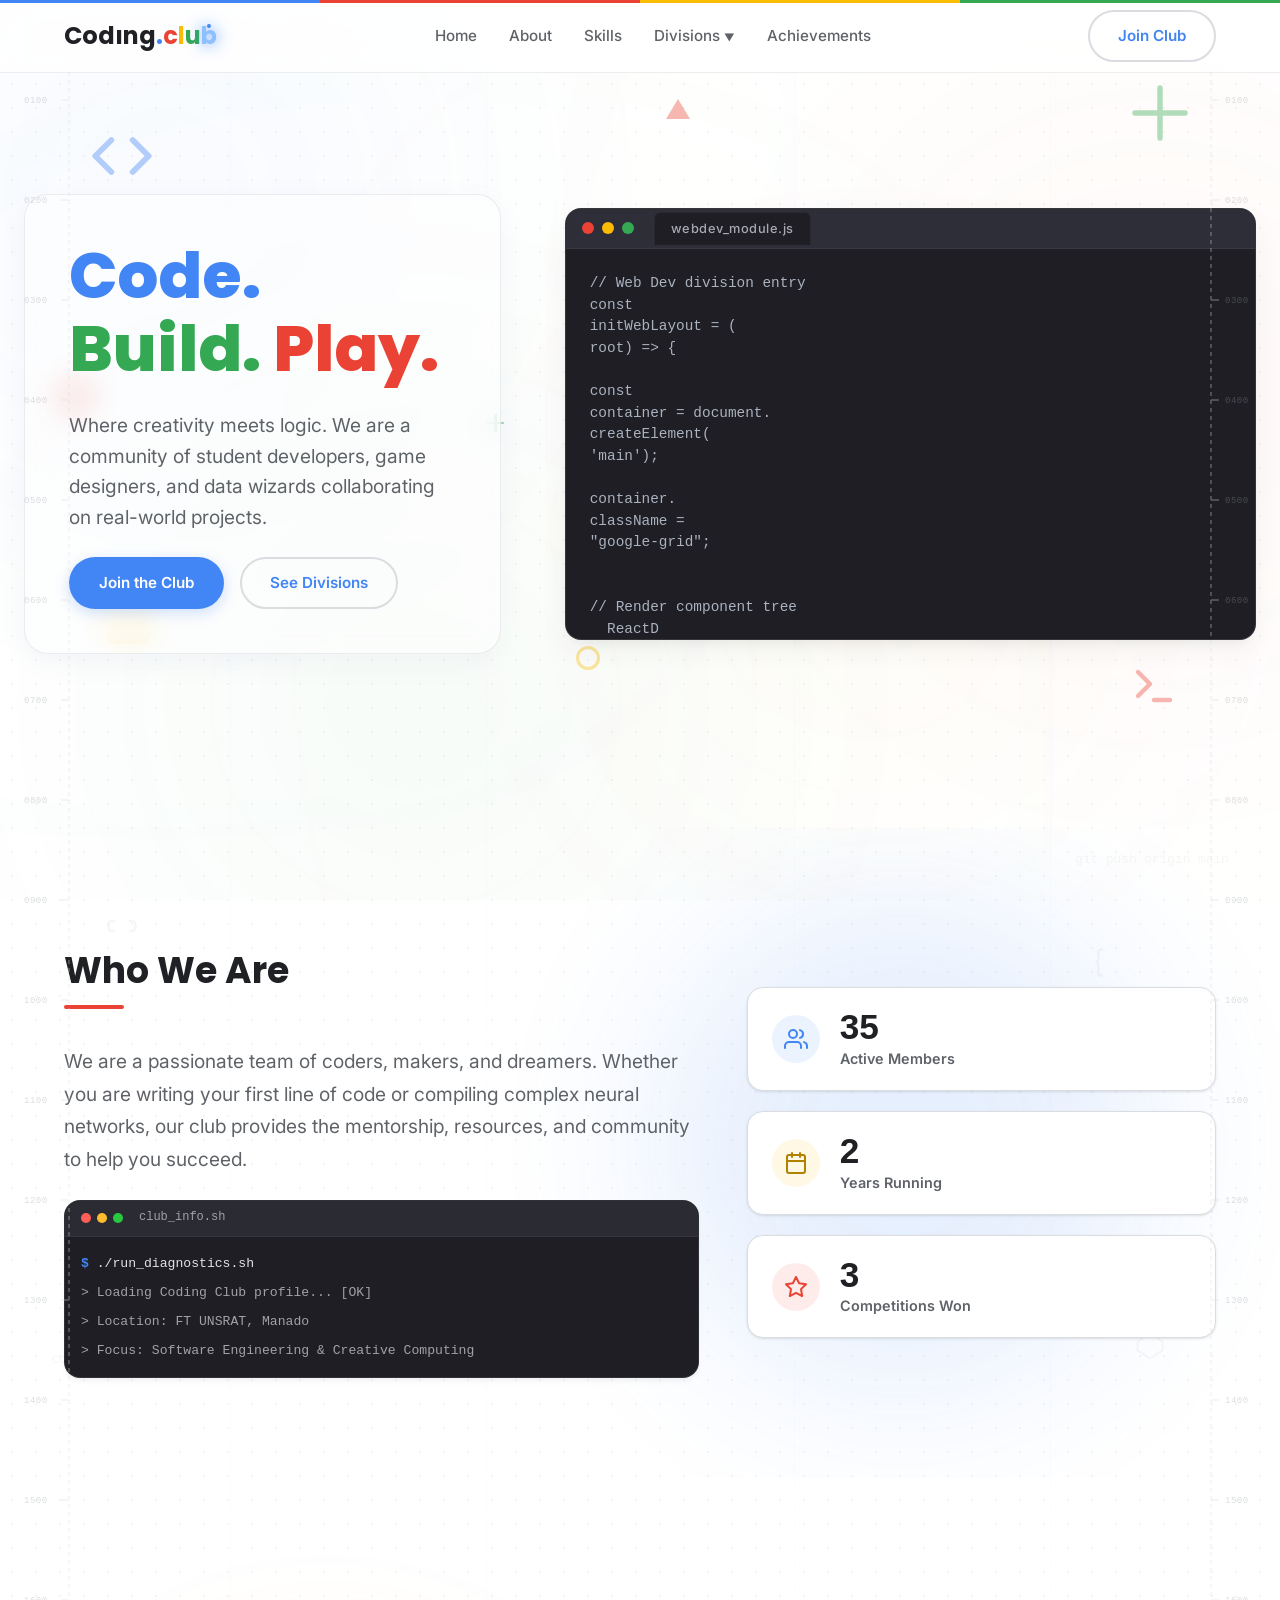
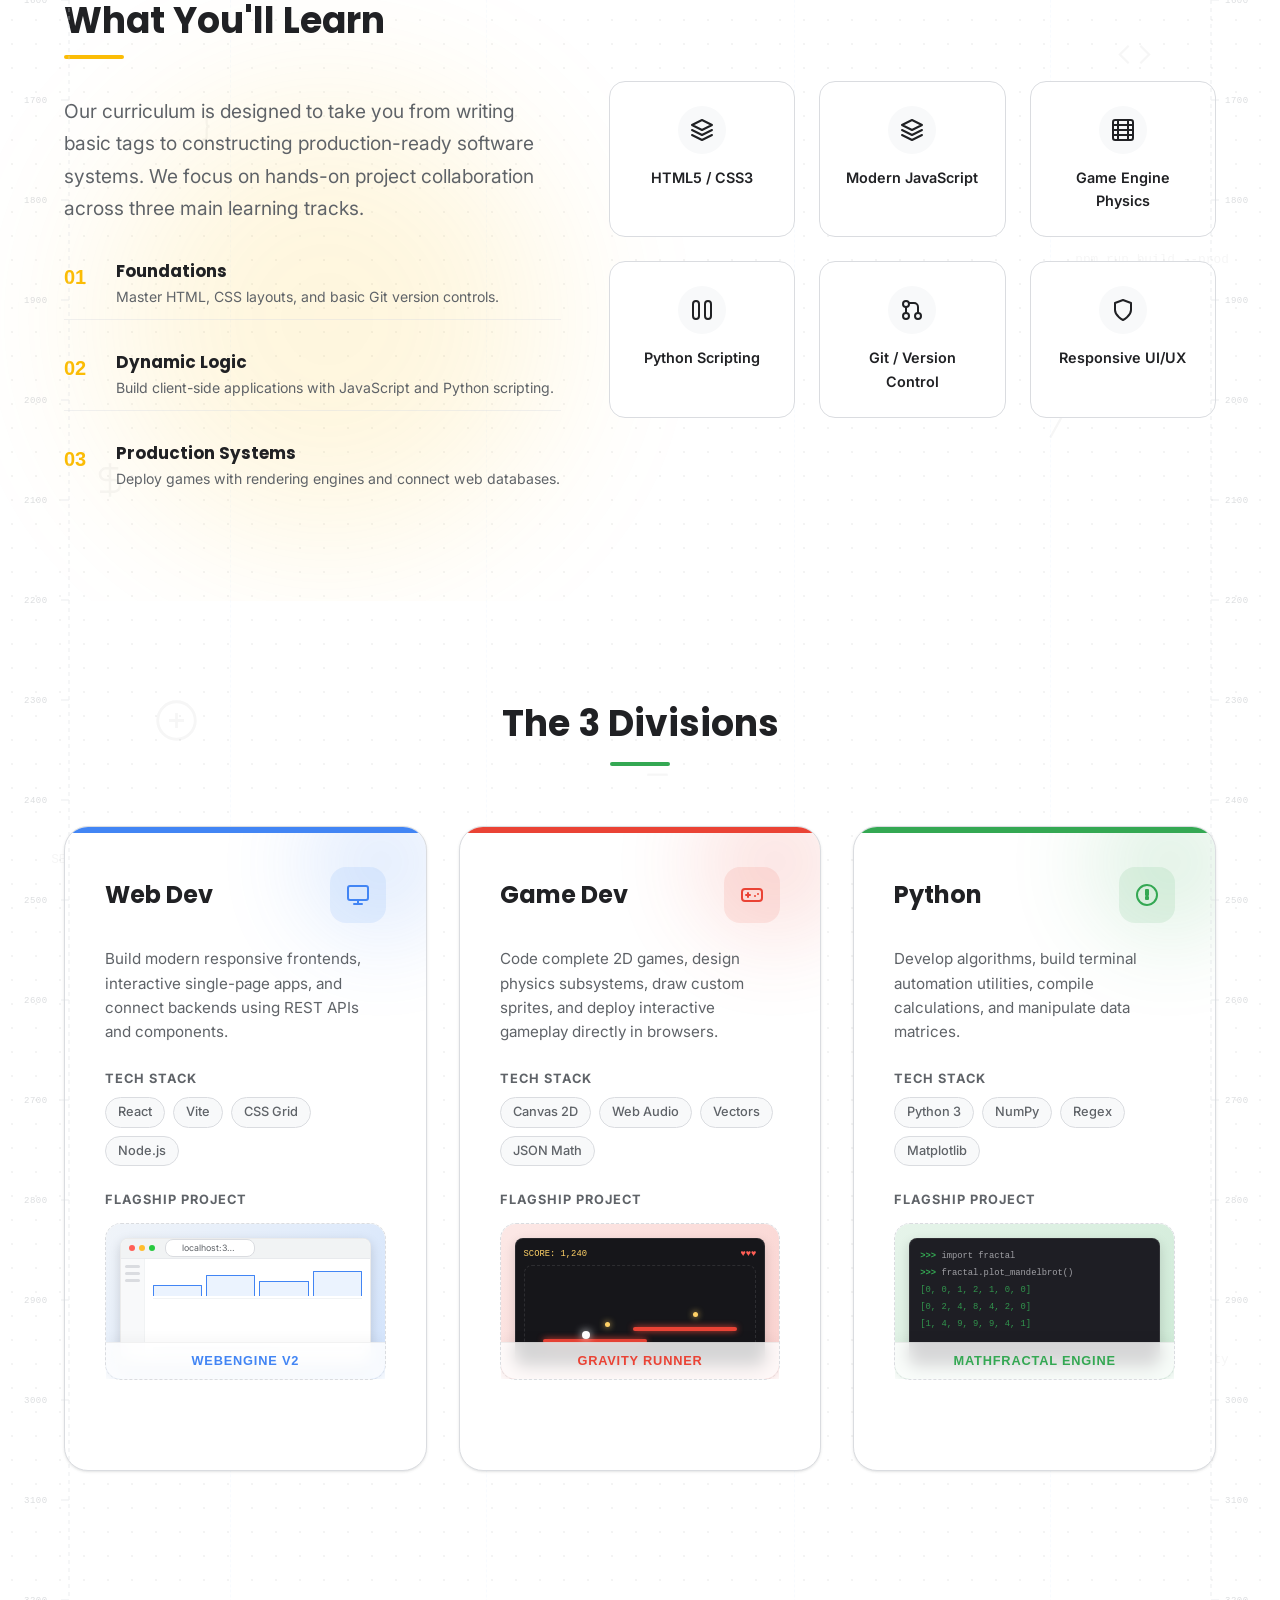
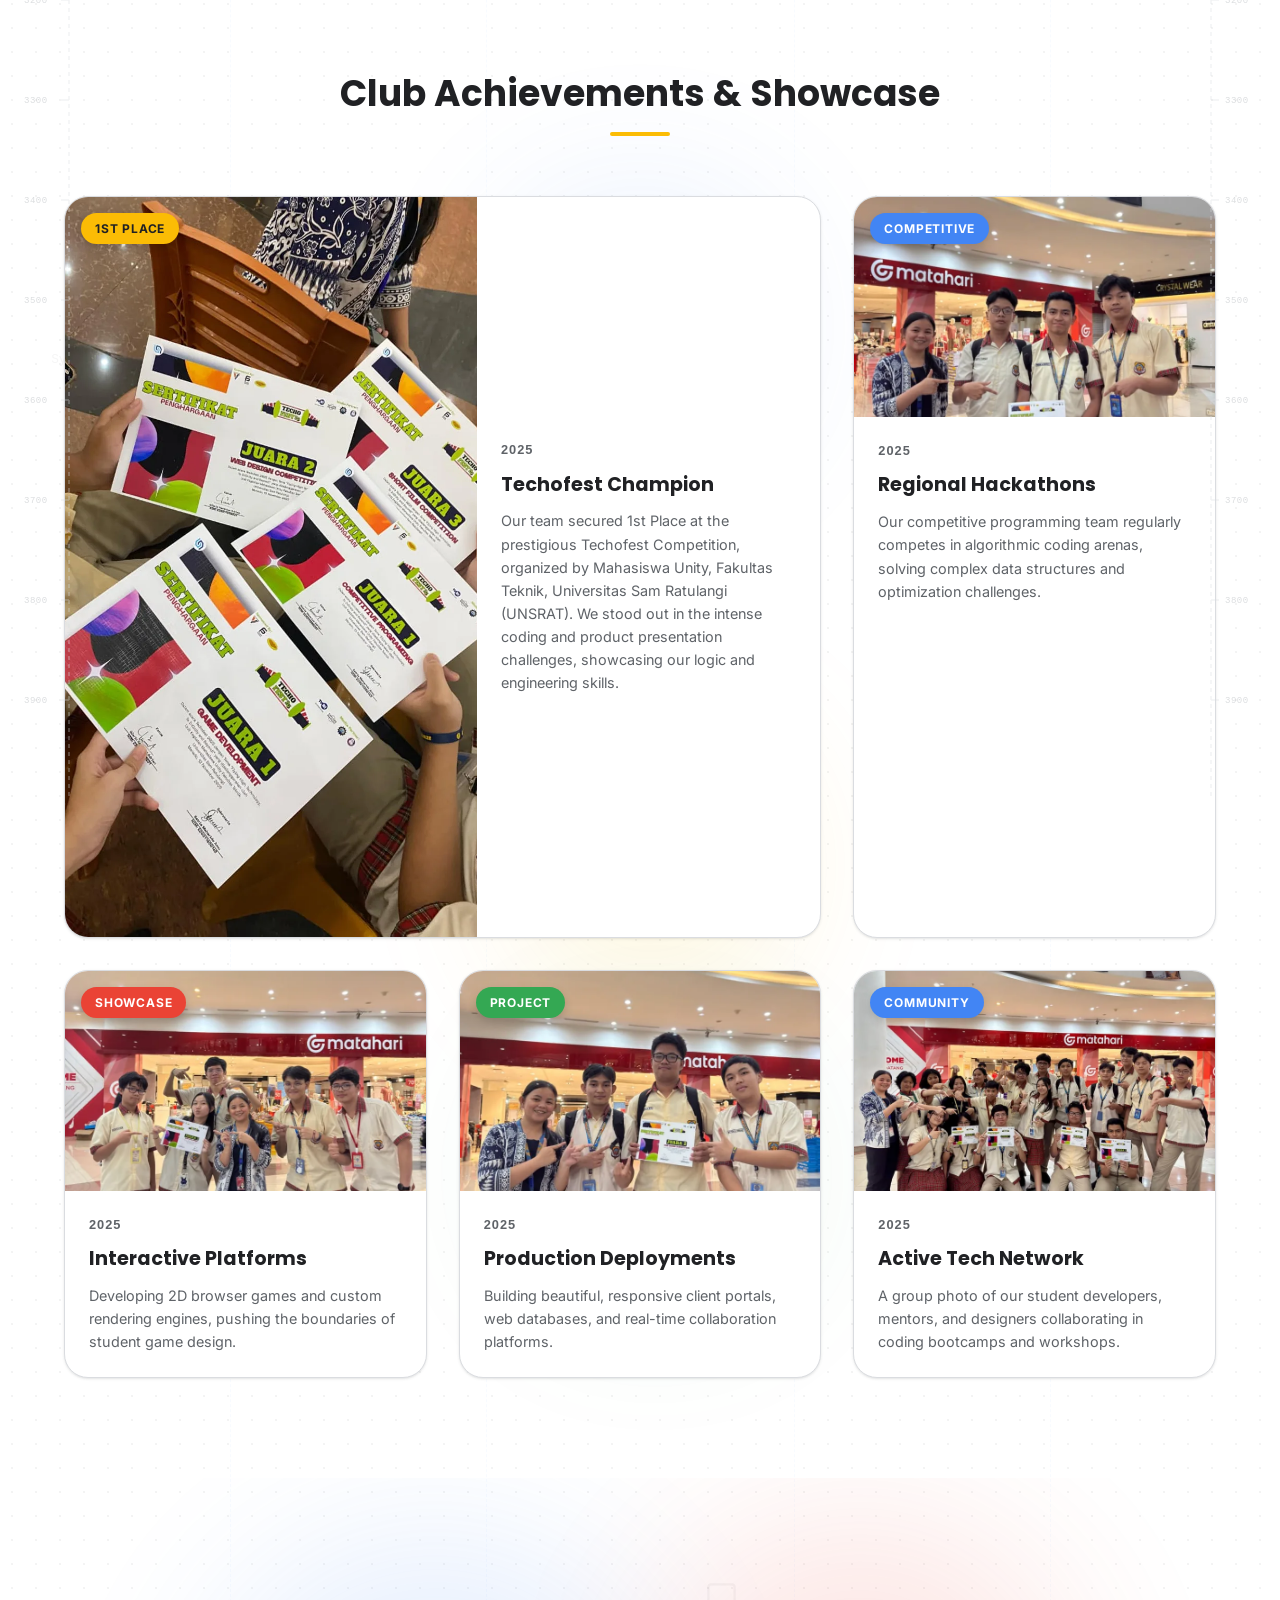
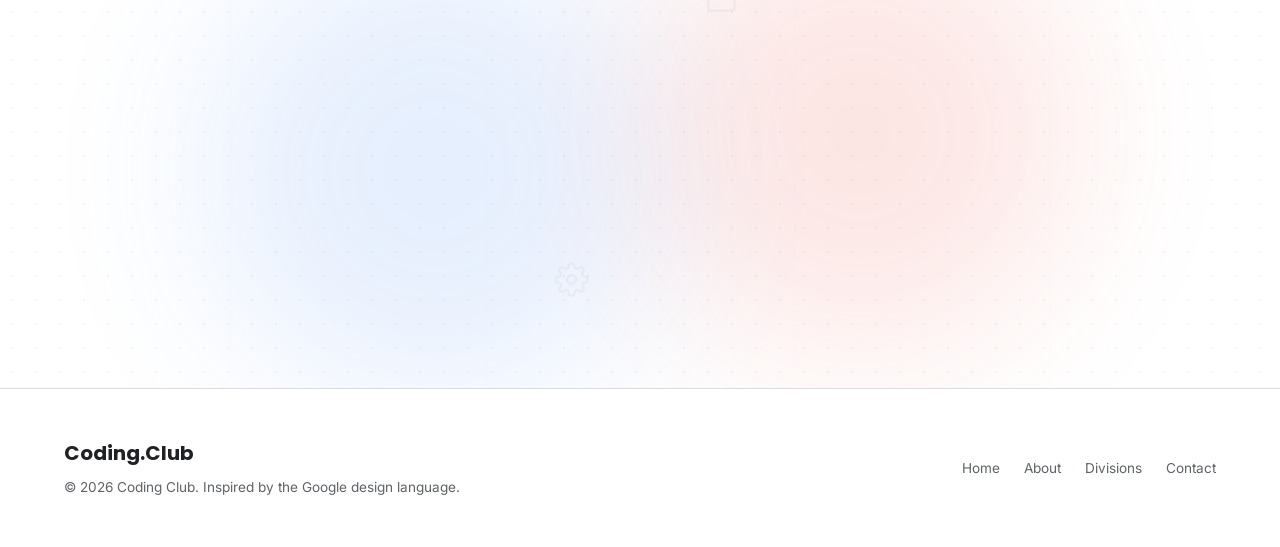
==== index.html @ 47f0b037 "Add files via upload" ====
<!DOCTYPE html>
<html lang="en">
<head>
  <meta charset="UTF-8">
  <meta name="viewport" content="width=device-width, initial-scale=1.0">
  <title>Coding Club - Code. Build. Play.</title>
  <meta name="description" content="Welcome to the Coding Club. We learn, build projects, design games, and solve python algorithms together. Join our community today!">
  
  <!-- Favicon -->
  <link rel="icon" type="image/webp" href="images/logo.webp">
  
  <!-- Preconnect and Async Font Loading to prevent render-blocking -->
  <link rel="preconnect" href="https://fonts.googleapis.com">
  <link rel="preconnect" href="https://fonts.gstatic.com" crossorigin>
  <link rel="stylesheet" href="https://fonts.googleapis.com/css2?family=Inter:wght@400;500;600;700&family=Poppins:wght@600;700;800&display=swap" media="print" onload="this.media='all'">
  
  <link rel="stylesheet" href="style.css">
</head>
<body>

  <!-- Premium Background Elements -->
  <div class="bg-grid-overlay"></div>
  <div class="ambient-glows">
    <div class="glow-blob blob-blue"></div>
    <div class="glow-blob blob-red"></div>
    <div class="glow-blob blob-green"></div>
    <div class="glow-blob blob-yellow"></div>
  </div>

  <!-- Interactive Cursor Glow Spotlight -->
  <div class="cursor-glow" id="cursor-glow"></div>

  <!-- Blueprint Vertical Grid Lines -->
  <div class="blueprint-grid-lines">
    <div class="grid-line line-1"></div>
    <div class="grid-line line-2"></div>
    <div class="grid-line line-3"></div>
    <div class="grid-line line-4"></div>
  </div>

  <!-- Scattered Monospace Code Snippet Watermarks -->
  <div class="bg-code-watermarks">
    <div class="watermark wt-left wt-1">import { unsrat } from 'techofest';</div>
    <div class="watermark wt-right wt-2">git push origin main</div>
    <div class="watermark wt-left wt-3">const club = new CodingClub();</div>
    <div class="watermark wt-right wt-4">npm run build --prod</div>
    <div class="watermark wt-left wt-5">SELECT * FROM divisions;</div>
    <div class="watermark wt-right wt-6">cd ft-unsrat/mahasiswa-unity</div>
    <div class="watermark wt-left wt-7">System.out.println("Techofest Champion!");</div>
  </div>

  <!-- Vertical Side Blueprint Rulers -->
  <div class="bg-ruler bg-ruler-left"></div>
  <div class="bg-ruler bg-ruler-right"></div>

  <!-- Navigation Bar -->
  <header id="main-header">
    <div class="container nav-container">
      <a href="#" class="logo" aria-label="Coding Club Logo">
        <span class="logo-coding">Cod<span class="logo-i">ı<span class="i-dot"></span></span>ng</span><span class="logo-divider">.</span><span class="logo-club"><span class="logo-letter club-c red">c</span><span class="logo-letter club-l yellow">l</span><span class="logo-letter club-u green">u</span><span class="logo-letter club-b blue">b</span></span>
      </a>
      
      <button class="menu-toggle" id="mobile-menu" aria-label="Toggle navigation menu">
        <span></span>
        <span></span>
        <span></span>
      </button>

      <nav>
        <ul class="nav-links" id="nav-links-list">
          <li><a href="#hero">Home</a></li>
          <li><a href="#intro">About</a></li>
          <li><a href="#learn">Skills</a></li>
          <li class="dropdown">
            <a href="#divisions" class="dropdown-toggle">Divisions <span class="dropdown-caret">▼</span></a>
            <ul class="dropdown-menu">
              <li><a href="webdev.html">Web Dev</a></li>
              <li><a href="gamedev.html">Game Dev</a></li>
              <li><a href="python.html">Python</a></li>
            </ul>
          </li>
          <li><a href="#timeline">Achievements</a></li>
        </ul>
      </nav>

      <div class="nav-cta">
        <a href="#join" class="btn btn-secondary">Join Club</a>
      </div>
    </div>
  </header>

  <!-- Hero Section -->
  <section id="hero">
    <!-- Hero Background Live Shapes -->
    <div class="hero-bg-shape shape-code">
      <svg viewBox="0 0 24 24" width="64" height="64" fill="none" stroke="currentColor" stroke-width="2.2" stroke-linecap="round" stroke-linejoin="round"><polyline points="16 18 22 12 16 6"/><polyline points="8 6 2 12 8 18"/></svg>
    </div>
    <div class="hero-bg-shape shape-js">
      <svg viewBox="0 0 24 24" width="52" height="52" fill="none" stroke="currentColor" stroke-width="2.2" stroke-linecap="round" stroke-linejoin="round"><rect x="3" y="3" width="18" height="18" rx="2" ry="2"/><path d="M9 16V13a2 2 0 0 1 2-2h1m3-2v5a2 2 0 0 1-2 2h-1"/></svg>
    </div>
    <div class="hero-bg-shape shape-py">
      <svg viewBox="0 0 24 24" width="60" height="60" fill="none" stroke="currentColor" stroke-width="2.2" stroke-linecap="round" stroke-linejoin="round"><path d="M12 2v10M12 12v10M12 12H2M12 12h10"/></svg>
    </div>
    <div class="hero-bg-shape shape-gear">
      <svg viewBox="0 0 24 24" width="48" height="48" fill="none" stroke="currentColor" stroke-width="2.2" stroke-linecap="round" stroke-linejoin="round"><circle cx="12" cy="12" r="3"/><path d="M19.4 15a1.65 1.65 0 0 0 .33 1.82l.06.06a2 2 0 1 1-2.83 2.83l-.06-.06a1.65 1.65 0 0 0-1.82-.33 1.65 1.65 0 0 0-1 1.51V21a2 2 0 0 1-4 0v-.09A1.65 1.65 0 0 0 9 19.4a1.65 1.65 0 0 0-1.82.33l-.06.06a2 2 0 1 1-2.83-2.83l.06-.06a1.65 1.65 0 0 0 .33-1.82 1.65 1.65 0 0 0-1.51-1H3a2 2 0 0 1 0-4h.09A1.65 1.65 0 0 0 4.6 9a1.65 1.65 0 0 0-.33-1.82l-.06-.06a2 2 0 1 1 2.83-2.83l.06.06a1.65 1.65 0 0 0 1.82.33H9a1.65 1.65 0 0 0 1-1.51V3a2 2 0 0 1 4 0v.09a1.65 1.65 0 0 0 1 1.51 1.65 1.65 0 0 0 1.82-.33l.06-.06a2 2 0 1 1 2.83 2.83l-.06.06a1.65 1.65 0 0 0-.33 1.82V9a1.65 1.65 0 0 0 1.51 1H21a2 2 0 0 1 0 4h-.09a1.65 1.65 0 0 0-1.51 1z"/></svg>
    </div>
    <div class="hero-bg-shape shape-bracket">
      <svg viewBox="0 0 24 24" width="52" height="52" fill="none" stroke="currentColor" stroke-width="2.2" stroke-linecap="round" stroke-linejoin="round"><path d="M8 3H5a2 2 0 0 0-2 2v3m0 8v3a2 2 0 0 0 2 2h3m8-18h3a2 2 0 0 1 2 2v3m0 8v3a2 2 0 0 1-2 2h-3"/></svg>
    </div>
    <div class="hero-bg-shape shape-terminal">
      <svg viewBox="0 0 24 24" width="48" height="48" fill="none" stroke="currentColor" stroke-width="2.2" stroke-linecap="round" stroke-linejoin="round"><polyline points="4 17 10 11 4 5"/><line x1="12" y1="19" x2="20" y2="19"/></svg>
    </div>
    <div class="hero-bg-shape shape-circle"></div>
    <div class="hero-bg-shape shape-triangle"></div>
    <div class="hero-bg-shape shape-plus"></div>

    <div class="container hero-wrapper">
      <div class="hero-content reveal reveal-left">
        <h1 class="hero-headline">
          <span class="word-blue">Code.</span>
          <span class="word-green">Build.</span>
          <span class="word-red">Play.</span>
        </h1>
        <p class="hero-subtext">
          Where creativity meets logic. We are a community of student developers, game designers, and data wizards collaborating on real-world projects.
        </p>
        <div class="hero-ctas">
          <a href="#join" class="btn btn-primary">Join the Club</a>
          <a href="#divisions" class="btn btn-secondary">See Divisions</a>
        </div>
      </div>
      
      <!-- Showcase rotating container -->
      <div class="showcase-container reveal reveal-right">
        <div class="browser-mock">
          <div class="browser-header">
            <span class="dot dot-red"></span>
            <span class="dot dot-yellow"></span>
            <span class="dot dot-green"></span>
            <div class="browser-tab" id="browser-tab-title">webdev_module.js</div>
          </div>
          <div class="browser-content">
            
            <!-- Slide 1: Web Dev Typing Code snippet -->
            <div class="showcase-slide active" id="slide-web">
              <div class="code-window" id="typing-code-box"></div>
            </div>

            <!-- Slide 2: Game Dev Canvas Game -->
            <div class="showcase-slide canvas-slide" id="slide-game">
              <canvas id="game-canvas" class="game-canvas"></canvas>
            </div>

            <!-- Slide 3: Python Terminal Output -->
            <div class="showcase-slide" id="slide-python">
              <div class="terminal-window" id="terminal-box"></div>
            </div>

          </div>
        </div>
      </div>
    </div>
  </section>

  <!-- Introduction Section -->
  <section id="intro" class="section-alt">
    <!-- Soft Gradient Background Blobs -->
    <div class="section-blob blob-who-we-are"></div>

    <!-- Background SVG Doodles -->
    <!-- Doodle 9: Curly bracket { -->
    <div class="floating-doodle doodle-9">
      <svg viewBox="0 0 24 24" width="35" height="35" fill="none" stroke="currentColor" stroke-width="1.5"><path d="M8 3H7a2 2 0 0 0-2 2v5a2 2 0 0 1-2 2 2 2 0 0 1 2 2v5a2 2 0 0 0 2 2h1"/></svg>
    </div>
    <div class="floating-doodle doodle-1">
      <svg viewBox="0 0 24 24" width="40" height="40" fill="none" stroke="currentColor" stroke-width="1.5"><path d="M8 9H6a2 2 0 0 0-2 2v2a2 2 0 0 0 2 2h2m8-6h2a2 2 0 0 1 2 2v2a2 2 0 0 1-2 2h-2"/></svg>
    </div>
    <div class="floating-doodle doodle-2">
      <svg viewBox="0 0 24 24" width="30" height="30" fill="none" stroke="currentColor" stroke-width="1.5"><polygon points="12 2 22 8.5 22 15.5 12 22 2 15.5 2 8.5 12 2"/></svg>
    </div>

    <div class="container">
      <div class="intro-layout">
        <div class="intro-content-panel reveal">
          <div class="section-header">
            <h2>Who We Are</h2>
            <div class="section-divider divider-red"></div>
          </div>
          
          <p class="intro-text">
            We are a passionate team of coders, makers, and dreamers. Whether you are writing your first line of code or compiling complex neural networks, our club provides the mentorship, resources, and community to help you succeed.
          </p>
          
          <!-- Interactive Shell Terminal Mockup -->
          <div class="intro-console">
            <div class="console-header">
              <span class="console-dot dot-1"></span>
              <span class="console-dot dot-2"></span>
              <span class="console-dot dot-3"></span>
              <span class="console-title">club_info.sh</span>
            </div>
            <div class="console-body">
              <div class="console-line"><span class="console-prompt">$</span> ./run_diagnostics.sh</div>
              <div class="console-line output">> Loading Coding Club profile... [OK]</div>
              <div class="console-line output">> Location: FT UNSRAT, Manado</div>
              <div class="console-line output">> Focus: Software Engineering & Creative Computing</div>
            </div>
          </div>
        </div>

        <!-- Staggered Stats Stack -->
        <div class="intro-stats-panel">
          <!-- Card 1: Members -->
          <div class="stat-card reveal" style="transition-delay: 0.1s;">
            <div class="stat-icon-wrap">
              <svg viewBox="0 0 24 24" width="24" height="24" fill="none" stroke="currentColor" stroke-width="2" stroke-linecap="round" stroke-linejoin="round"><path d="M17 21v-2a4 4 0 0 0-4-4H5a4 4 0 0 0-4 4v2"/><circle cx="9" cy="7" r="4"/><path d="M23 21v-2a4 4 0 0 0-3-3.87"/><path d="M16 3.13a4 4 0 0 1 0 7.75"/></svg>
            </div>
            <div class="stat-card-content">
              <div class="stat-number" data-target="35">0</div>
              <div class="stat-label">Active Members</div>
            </div>
          </div>

          <!-- Card 2: Years Running -->
          <div class="stat-card reveal" style="transition-delay: 0.2s;">
            <div class="stat-icon-wrap">
              <svg viewBox="0 0 24 24" width="24" height="24" fill="none" stroke="currentColor" stroke-width="2" stroke-linecap="round" stroke-linejoin="round"><rect x="3" y="4" width="18" height="18" rx="2" ry="2"/><line x1="16" y1="2" x2="16" y2="6"/><line x1="8" y1="2" x2="8" y2="6"/><line x1="3" y1="10" x2="21" y2="10"/></svg>
            </div>
            <div class="stat-card-content">
              <div class="stat-number" data-target="2">0</div>
              <div class="stat-label">Years Running</div>
            </div>
          </div>

          <!-- Card 3: Competitions Won -->
          <div class="stat-card reveal" style="transition-delay: 0.3s;">
            <div class="stat-icon-wrap">
              <svg viewBox="0 0 24 24" width="24" height="24" fill="none" stroke="currentColor" stroke-width="2" stroke-linecap="round" stroke-linejoin="round"><polygon points="12 2 15.09 8.26 22 9.27 17 14.14 18.18 21.02 12 17.77 5.82 21.02 7 14.14 2 9.27 8.91 8.26 12 2"/></svg>
            </div>
            <div class="stat-card-content">
              <div class="stat-number" data-target="3">0</div>
              <div class="stat-label">Competitions Won</div>
            </div>
          </div>
        </div>
      </div>
    </div>
  </section>

  <!-- What You'll Learn Section -->
  <section id="learn">
    <!-- Soft Gradient Background Blobs -->
    <div class="section-blob blob-learn-left"></div>

    <!-- Background SVG Doodles -->
    <!-- Doodle 10: Closing bracket } -->
    <div class="floating-doodle doodle-10">
      <svg viewBox="0 0 24 24" width="35" height="35" fill="none" stroke="currentColor" stroke-width="1.5"><path d="M16 3h1a2 2 0 0 1 2 2v5a2 2 0 0 0 2 2 2 2 0 0 0-2 2v5a2 2 0 0 1-2 2h-1"/></svg>
    </div>
    <!-- Doodle 11: Tag Slash / -->
    <div class="floating-doodle doodle-11">
      <svg viewBox="0 0 24 24" width="35" height="35" fill="none" stroke="currentColor" stroke-width="1.5"><path d="M17 3L7 21"/></svg>
    </div>
    <div class="floating-doodle doodle-3">
      <svg viewBox="0 0 24 24" width="35" height="35" fill="none" stroke="currentColor" stroke-width="1.5"><polyline points="16 18 22 12 16 6"/><polyline points="8 6 2 12 8 18"/></svg>
    </div>
    <div class="floating-doodle doodle-4">
      <svg viewBox="0 0 24 24" width="40" height="40" fill="none" stroke="currentColor" stroke-width="1.5"><path d="M12 2v20M17 5H9.5a3.5 3.5 0 0 0 0 7h5a3.5 3.5 0 0 1 0 7H6"/></svg>
    </div>

    <div class="container">
      <div class="learn-layout">
        <div class="learn-content-panel reveal">
          <div class="section-header">
            <h2>What You'll Learn</h2>
            <div class="section-divider divider-yellow"></div>
          </div>
          
          <p class="intro-text">
            Our curriculum is designed to take you from writing basic tags to constructing production-ready software systems. We focus on hands-on project collaboration across three main learning tracks.
          </p>
          
          <!-- Syllabus Roadmap Visual Block -->
          <div class="learn-roadmap">
            <div class="roadmap-step">
              <div class="step-num">01</div>
              <div class="step-details">
                <h4>Foundations</h4>
                <p>Master HTML, CSS layouts, and basic Git version controls.</p>
              </div>
            </div>
            <div class="roadmap-step">
              <div class="step-num">02</div>
              <div class="step-details">
                <h4>Dynamic Logic</h4>
                <p>Build client-side applications with JavaScript and Python scripting.</p>
              </div>
            </div>
            <div class="roadmap-step">
              <div class="step-num">03</div>
              <div class="step-details">
                <h4>Production Systems</h4>
                <p>Deploy games with rendering engines and connect web databases.</p>
              </div>
            </div>
          </div>
        </div>

        <div class="skills-grid-wrapper">
          <div class="skills-grid">
            <!-- Skill 1 -->
            <div class="skill-chip reveal" style="transition-delay: 0.05s;">
              <div class="skill-icon-wrap">
                <svg class="svg-icon" viewBox="0 0 24 24">
                  <path d="M12 2L2 7l10 5 10-5-10-5zM2 17l10 5 10-5M2 12l10 5 10-5"/>
                </svg>
              </div>
              <div class="skill-label">HTML5 / CSS3</div>
            </div>
            <!-- Skill 2 -->
            <div class="skill-chip reveal" style="transition-delay: 0.15s;">
              <div class="skill-icon-wrap">
                <svg class="svg-icon" viewBox="0 0 24 24">
                  <polygon points="12 2 2 7 12 12 22 7 12 2"/>
                  <polyline points="2 17 12 22 22 17"/>
                  <polyline points="2 12 12 17 22 12"/>
                </svg>
              </div>
              <div class="skill-label">Modern JavaScript</div>
            </div>
            <!-- Skill 3 -->
            <div class="skill-chip reveal" style="transition-delay: 0.25s;">
              <div class="skill-icon-wrap">
                <svg class="svg-icon" viewBox="0 0 24 24">
                  <rect x="2" y="2" width="20" height="20" rx="2.18" ry="2.18"/>
                  <line x1="7" y1="2" x2="7" y2="22"/>
                  <line x1="17" y1="2" x2="17" y2="22"/>
                  <line x1="2" y1="12" x2="22" y2="12"/>
                  <line x1="2" y1="7" x2="22" y2="7"/>
                  <line x1="2" y1="17" x2="22" y2="17"/>
                </svg>
              </div>
              <div class="skill-label">Game Engine Physics</div>
            </div>
            <!-- Skill 4 -->
            <div class="skill-chip reveal" style="transition-delay: 0.35s;">
              <div class="skill-icon-wrap">
                <svg class="svg-icon" viewBox="0 0 24 24">
                  <path d="M18 3a3 3 0 0 0-3 3v12a3 3 0 0 0 3 3 3 3 0 0 0 3-3V6a3 3 0 0 0-3-3z"/>
                  <path d="M6 21a3 3 0 0 0 3-3V6a3 3 0 0 0-3-3 3 3 0 0 0-3 3v12a3 3 0 0 0 3 3z"/>
                </svg>
              </div>
              <div class="skill-label">Python Scripting</div>
            </div>
            <!-- Skill 5 -->
            <div class="skill-chip reveal" style="transition-delay: 0.45s;">
              <div class="skill-icon-wrap">
                <svg class="svg-icon" viewBox="0 0 24 24">
                  <circle cx="18" cy="18" r="3"/>
                  <circle cx="6" cy="6" r="3"/>
                  <circle cx="6" cy="18" r="3"/>
                  <path d="M18 15V9a4 4 0 0 0-4-4H9"/>
                  <line x1="6" y1="9" x2="6" y2="15"/>
                </svg>
              </div>
              <div class="skill-label">Git / Version Control</div>
            </div>
            <!-- Skill 6 -->
            <div class="skill-chip reveal" style="transition-delay: 0.55s;">
              <div class="skill-icon-wrap">
                <svg class="svg-icon" viewBox="0 0 24 24">
                  <path d="M12 22s8-4 8-10V5l-8-3-8 3v7c0 6 8 10 8 10z"/>
                </svg>
              </div>
              <div class="skill-label">Responsive UI/UX</div>
            </div>
          </div>
        </div>
      </div>
    </div>
    </div>
  </section>

  <!-- The 3 Divisions Section -->
  <section id="divisions" class="section-alt">
    <!-- Background SVG Doodles -->
    <div class="floating-doodle doodle-5">
      <svg viewBox="0 0 24 24" width="45" height="45" fill="none" stroke="currentColor" stroke-width="1.5"><circle cx="12" cy="12" r="10"/><path d="M8 12h8M12 8v8"/></svg>
    </div>
    <div class="floating-doodle doodle-6">
      <svg viewBox="0 0 24 24" width="35" height="35" fill="none" stroke="currentColor" stroke-width="1.5"><path d="M12 2L2 7l10 5 10-5-10-5zM2 17l10 5 10-5"/></svg>
    </div>
    <!-- Doodle 12: Terminal cursor _ -->
    <div class="floating-doodle doodle-12">
      <svg viewBox="0 0 24 24" width="35" height="35" fill="none" stroke="currentColor" stroke-width="1.5"><path d="M5 19h14"/></svg>
    </div>
    <!-- Doodle 13: Chevron prompt > -->
    <div class="floating-doodle doodle-13">
      <svg viewBox="0 0 24 24" width="35" height="35" fill="none" stroke="currentColor" stroke-width="1.5"><path d="M9 5l7 7-7 7"/></svg>
    </div>

    <div class="container">
      <div class="section-header text-center reveal">
        <h2>The 3 Divisions</h2>
        <div class="section-divider divider-green"></div>
      </div>

      <div class="divisions-grid">
        <!-- Division 1: Web Dev -->
        <div class="division-card div-web reveal" style="transition-delay: 0.1s;">
          <!-- Soft Gradient Card Blob -->
          <div class="card-glow-blob"></div>

          <div class="div-header">
            <h3 class="div-title">Web Dev</h3>
            <div class="div-icon-wrap">
              <svg class="svg-icon" viewBox="0 0 24 24">
                <rect x="2" y="3" width="20" height="14" rx="2" ry="2"/>
                <line x1="8" y1="21" x2="16" y2="21"/>
                <line x1="12" y1="17" x2="12" y2="21"/>
              </svg>
            </div>
          </div>
          <p class="div-desc">
            Build modern responsive frontends, interactive single-page apps, and connect backends using REST APIs and components.
          </p>
          <div class="div-tools">
            <span class="tools-title">Tech Stack</span>
            <div class="tools-list">
              <span class="tool-badge">React</span>
              <span class="tool-badge">Vite</span>
              <span class="tool-badge">CSS Grid</span>
              <span class="tool-badge">Node.js</span>
            </div>
          </div>
          <div class="div-project">
            <span class="project-title">Flagship Project</span>
            <div class="project-thumbnail">
              <div class="thumb-graphic thumb-graphic-web">
                <div class="mock-ui mock-ui-web">
                  <div class="ui-header">
                    <span class="ui-dot dot-1"></span>
                    <span class="ui-dot dot-2"></span>
                    <span class="ui-dot dot-3"></span>
                    <div class="ui-address">localhost:3000</div>
                  </div>
                  <div class="ui-body">
                    <div class="ui-sidebar">
                      <div class="ui-line"></div>
                      <div class="ui-line"></div>
                      <div class="ui-line"></div>
                    </div>
                    <div class="ui-content">
                      <div class="ui-chart">
                        <div class="chart-bar" style="height: 35%"></div>
                        <div class="chart-bar" style="height: 70%"></div>
                        <div class="chart-bar" style="height: 50%"></div>
                        <div class="chart-bar" style="height: 85%"></div>
                      </div>
                      <div class="ui-footer-lines">
                        <div class="ui-line-full"></div>
                        <div class="ui-line-short"></div>
                      </div>
                    </div>
                  </div>
                </div>
                <div class="project-title-overlay">WebEngine v2</div>
              </div>
            </div>
          </div>
          <div class="div-link-wrapper">
            <a href="webdev.html" class="div-link">See Showcase &rarr;</a>
          </div>
        </div>

        <!-- Division 2: Game Dev -->
        <div class="division-card div-game reveal" style="transition-delay: 0.2s;">
          <!-- Soft Gradient Card Blob -->
          <div class="card-glow-blob"></div>

          <div class="div-header">
            <h3 class="div-title">Game Dev</h3>
            <div class="div-icon-wrap">
              <svg class="svg-icon" viewBox="0 0 24 24">
                <line x1="6" y1="12" x2="10" y2="12"/>
                <line x1="8" y1="10" x2="8" y2="14"/>
                <line x1="15" y1="13" x2="15.01" y2="13"/>
                <line x1="18" y1="11" x2="18.01" y2="11"/>
                <rect x="2" y="6" width="20" height="12" rx="3"/>
              </svg>
            </div>
          </div>
          <p class="div-desc">
            Code complete 2D games, design physics subsystems, draw custom sprites, and deploy interactive gameplay directly in browsers.
          </p>
          <div class="div-tools">
            <span class="tools-title">Tech Stack</span>
            <div class="tools-list">
              <span class="tool-badge">Canvas 2D</span>
              <span class="tool-badge">Web Audio</span>
              <span class="tool-badge">Vectors</span>
              <span class="tool-badge">JSON Math</span>
            </div>
          </div>
          <div class="div-project">
            <span class="project-title">Flagship Project</span>
            <div class="project-thumbnail">
              <div class="thumb-graphic thumb-graphic-game">
                <div class="mock-ui mock-ui-game">
                  <div class="game-hud">
                    <span class="hud-score">SCORE: 1,240</span>
                    <span class="hud-lives">♥♥♥</span>
                  </div>
                  <div class="game-viewport">
                    <div class="game-platform plat-1"></div>
                    <div class="game-platform plat-2"></div>
                    <div class="game-player"></div>
                    <div class="game-coin coin-1"></div>
                    <div class="game-coin coin-2"></div>
                  </div>
                </div>
                <div class="project-title-overlay">Gravity Runner</div>
              </div>
            </div>
          </div>
          <div class="div-link-wrapper">
            <a href="gamedev.html" class="div-link">See Showcase &rarr;</a>
          </div>
        </div>

        <!-- Division 3: Python -->
        <div class="division-card div-python reveal" style="transition-delay: 0.3s;">
          <!-- Soft Gradient Card Blob -->
          <div class="card-glow-blob"></div>

          <div class="div-header">
            <h3 class="div-title">Python</h3>
            <div class="div-icon-wrap">
              <svg class="svg-icon" viewBox="0 0 24 24">
                <path d="M12 2A10 10 0 0 0 2 12a10 10 0 0 0 10 10 10 10 0 0 0 10-10A10 10 0 0 0 12 2zm1 14h-2v-2h2v2zm0-4h-2V7h2v5z"/>
              </svg>
            </div>
          </div>
          <p class="div-desc">
            Develop algorithms, build terminal automation utilities, compile calculations, and manipulate data matrices.
          </p>
          <div class="div-tools">
            <span class="tools-title">Tech Stack</span>
            <div class="tools-list">
              <span class="tool-badge">Python 3</span>
              <span class="tool-badge">NumPy</span>
              <span class="tool-badge">Regex</span>
              <span class="tool-badge">Matplotlib</span>
            </div>
          </div>
          <div class="div-project">
            <span class="project-title">Flagship Project</span>
            <div class="project-thumbnail">
              <div class="thumb-graphic thumb-graphic-python">
                <div class="mock-ui mock-ui-python">
                  <div class="py-terminal">
                    <div class="term-line"><span class="term-prompt">>>></span> import fractal</div>
                    <div class="term-line"><span class="term-prompt">>>></span> fractal.plot_mandelbrot()</div>
                    <div class="term-line output">[0, 0, 1, 2, 1, 0, 0]</div>
                    <div class="term-line output">[0, 2, 4, 8, 4, 2, 0]</div>
                    <div class="term-line output">[1, 4, 9, 9, 9, 4, 1]</div>
                  </div>
                </div>
                <div class="project-title-overlay">MathFractal Engine</div>
              </div>
            </div>
          </div>
          <div class="div-link-wrapper">
            <a href="python.html" class="div-link">See Showcase &rarr;</a>
          </div>
        </div>
      </div>
    </div>
  </section>

  <!-- Achievements Timeline Section -->
  <section id="timeline">
    <!-- Soft Gradient Background Blobs -->
    <div class="section-blob blob-timeline-blue"></div>
    <div class="section-blob blob-timeline-yellow"></div>
    <div class="section-blob blob-timeline-green"></div>

    <!-- Background SVG Doodles -->
    <!-- Doodle 14: Circle outline -->
    <div class="floating-doodle doodle-14">
      <svg viewBox="0 0 24 24" width="35" height="35" fill="none" stroke="currentColor" stroke-width="1.5"><circle cx="12" cy="12" r="10"/></svg>
    </div>
    <!-- Doodle 15: Triangle outline -->
    <div class="floating-doodle doodle-15">
      <svg viewBox="0 0 24 24" width="35" height="35" fill="none" stroke="currentColor" stroke-width="1.5"><polygon points="12 2 22 22 2 22"/></svg>
    </div>
    <!-- Doodle 16: Plus sign -->
    <div class="floating-doodle doodle-16">
      <svg viewBox="0 0 24 24" width="35" height="35" fill="none" stroke="currentColor" stroke-width="1.5"><path d="M12 5v14M5 12h14"/></svg>
    </div>
    <div class="floating-doodle doodle-7">
      <svg viewBox="0 0 24 24" width="35" height="35" fill="none" stroke="currentColor" stroke-width="1.5"><polygon points="12 2 15.09 8.26 22 9.27 17 14.14 18.18 21.02 12 17.77 5.82 21.02 7 14.14 2 9.27 8.91 8.26 12 2"/></svg>
    </div>
    <div class="floating-doodle doodle-8">
      <svg viewBox="0 0 24 24" width="40" height="40" fill="none" stroke="currentColor" stroke-width="1.5"><path d="M18 3a3 3 0 0 0-3 3v12a3 3 0 0 0 3 3 3 3 0 0 0 3-3V6a3 3 0 0 0-3-3zM6 21a3 3 0 0 0 3-3V6a3 3 0 0 0-3-3 3 3 0 0 0-3 3v12a3 3 0 0 0 3 3z"/></svg>
    </div>

    <div class="container">
      <div class="section-header text-center reveal">
        <h2>Club Achievements & Showcase</h2>
        <div class="section-divider divider-yellow"></div>
      </div>

      <!-- Grid Gallery Showcase Area -->
      <div class="achievements-grid">
        
        <!-- Achievement 1: Techofest Champion (Featured Double-Wide) -->
        <div class="achievement-card feat-card reveal" style="transition-delay: 0.1s;">
          <div class="achievement-img-wrapper">
            <span class="achievement-badge badge-yellow">1st Place</span>
            <img src="images/achivement.webp" alt="Techofest Champion Trophy Showcase" class="achievement-img">
          </div>
          <div class="achievement-info">
            <span class="achievement-year">2025</span>
            <h3 class="achievement-title">Techofest Champion</h3>
            <p class="achievement-desc">
              Our team secured 1st Place at the prestigious Techofest Competition, organized by Mahasiswa Unity, Fakultas Teknik, Universitas Sam Ratulangi (UNSRAT). We stood out in the intense coding and product presentation challenges, showcasing our logic and engineering skills.
            </p>
          </div>
        </div>

        <!-- Achievement 2: Competitive Coding -->
        <div class="achievement-card reveal" style="transition-delay: 0.2s;">
          <div class="achievement-img-wrapper">
            <span class="achievement-badge badge-blue">Competitive</span>
            <img src="images/competitive.webp" alt="Competitive Programming Contestants" class="achievement-img">
          </div>
          <div class="achievement-info">
            <span class="achievement-year">2025</span>
            <h3 class="achievement-title">Regional Hackathons</h3>
            <p class="achievement-desc">
              Our competitive programming team regularly competes in algorithmic coding arenas, solving complex data structures and optimization challenges.
            </p>
          </div>
        </div>

        <!-- Achievement 3: Game Dev Showcase -->
        <div class="achievement-card reveal" style="transition-delay: 0.3s;">
          <div class="achievement-img-wrapper">
            <span class="achievement-badge badge-red">Showcase</span>
            <img src="images/game%20dev.webp" alt="Student Game Development Demonstration" class="achievement-img">
          </div>
          <div class="achievement-info">
            <span class="achievement-year">2025</span>
            <h3 class="achievement-title">Interactive Platforms</h3>
            <p class="achievement-desc">
              Developing 2D browser games and custom rendering engines, pushing the boundaries of student game design.
            </p>
          </div>
        </div>

        <!-- Achievement 4: Web Dev Projects -->
        <div class="achievement-card reveal" style="transition-delay: 0.4s;">
          <div class="achievement-img-wrapper">
            <span class="achievement-badge badge-green">Project</span>
            <img src="images/web%20dev.webp" alt="Web Development Project Display" class="achievement-img">
          </div>
          <div class="achievement-info">
            <span class="achievement-year">2025</span>
            <h3 class="achievement-title">Production Deployments</h3>
            <p class="achievement-desc">
              Building beautiful, responsive client portals, web databases, and real-time collaboration platforms.
            </p>
          </div>
        </div>

        <!-- Achievement 5: Coding Club Group -->
        <div class="achievement-card reveal" style="transition-delay: 0.5s;">
          <div class="achievement-img-wrapper">
            <span class="achievement-badge badge-blue">Community</span>
            <img src="images/group.webp" alt="Coding Club Active Student Developer Body" class="achievement-img">
          </div>
          <div class="achievement-info">
            <span class="achievement-year">2025</span>
            <h3 class="achievement-title">Active Tech Network</h3>
            <p class="achievement-desc">
              A group photo of our student developers, mentors, and designers collaborating in coding bootcamps and workshops.
            </p>
          </div>
        </div>

      </div>
    </div>
  </section>

  <!-- Final CTA Section -->
  <section id="join" class="section-alt">
    <!-- Soft Gradient Background Blobs -->
    <div class="section-blob blob-cta-blue"></div>
    <div class="section-blob blob-cta-red"></div>

    <!-- Background SVG Doodles -->
    <!-- Doodle 17: Square outline -->
    <div class="floating-doodle doodle-17">
      <svg viewBox="0 0 24 24" width="35" height="35" fill="none" stroke="currentColor" stroke-width="1.5"><rect x="3" y="3" width="18" height="18" rx="2"/></svg>
    </div>
    <!-- Doodle 18: Gear outline micro -->
    <div class="floating-doodle doodle-18">
      <svg viewBox="0 0 24 24" width="35" height="35" fill="none" stroke="currentColor" stroke-width="1.5"><circle cx="12" cy="12" r="3"/><path d="M19.4 15a1.65 1.65 0 0 0 .33 1.82l.06.06a2 2 0 1 1-2.83 2.83l-.06-.06a1.65 1.65 0 0 0-1.82-.33 1.65 1.65 0 0 0-1 1.51V21a2 2 0 0 1-4 0v-.09A1.65 1.65 0 0 0 9 19.4a1.65 1.65 0 0 0-1.82.33l-.06.06a2 2 0 1 1-2.83-2.83l.06-.06a1.65 1.65 0 0 0 .33-1.82 1.65 1.65 0 0 0-1.51-1H3a2 2 0 0 1 0-4h.09A1.65 1.65 0 0 0 4.6 9a1.65 1.65 0 0 0-.33-1.82l-.06-.06a2 2 0 1 1 2.83-2.83l.06.06a1.65 1.65 0 0 0 1.82.33H9a1.65 1.65 0 0 0 1-1.51V3a2 2 0 0 1 4 0v.09a1.65 1.65 0 0 0 1 1.51 1.65 1.65 0 0 0 1.82-.33l.06-.06a2 2 0 1 1 2.83 2.83l-.06.06a1.65 1.65 0 0 0-.33 1.82V9a1.65 1.65 0 0 0 1.51 1H21a2 2 0 0 1 0 4h-.09a1.65 1.65 0 0 0-1.51 1z"/></svg>
    </div>


    <div class="container text-center">
      <div class="cta-content">
        <h2 class="cta-headline reveal">
          Ready to build the future, one line of code at a time?
        </h2>
        <p class="intro-text max-w-3xl reveal" style="transition-delay: 0.1s;">
          No prior coding experience is necessary. Whether you want to develop games, code websites, or automate scripts, we have a place for you.
        </p>
        <div class="reveal" style="transition-delay: 0.2s;">
          <a href="#" class="btn btn-primary btn-large" id="btn-join-ripple">Join Now</a>
        </div>
      </div>
    </div>
  </section>

  <!-- Footer -->
  <footer>
    <div class="container footer-wrapper">
      <div class="footer-info">
        <div class="footer-logo">
          Coding<span class="blue">.</span><span class="red">C</span><span class="yellow">l</span><span class="green">u</span><span class="blue">b</span>
        </div>
        <p class="footer-copy">&copy; 2026 Coding Club. Inspired by the Google design language.</p>
      </div>
      <ul class="footer-links">
        <li><a href="#hero">Home</a></li>
        <li><a href="#intro">About</a></li>
        <li><a href="#divisions">Divisions</a></li>
        <li><a href="#join">Contact</a></li>
      </ul>
    </div>
  </footer>

  <script src="script.js"></script>
</body>
</html>
---- style.css ----
/* CSS Custom Properties for Google-inspired Design System */
:root {
  --google-blue: #4285F4;
  --google-red: #EA4335;
  --google-yellow: #FBBC05;
  --google-green: #34A853;
  
  --google-blue-alpha: rgba(66, 133, 244, 0.1);
  --google-red-alpha: rgba(234, 67, 53, 0.1);
  --google-green-alpha: rgba(52, 168, 83, 0.1);
  --google-yellow-alpha: rgba(251, 188, 5, 0.1);

  --bg-primary: #ffffff;
  --bg-secondary: #f8f9fa;
  --bg-dark: #1e1e24;
  --text-primary: #202124;
  --text-secondary: #5f6368;
  --text-light: #ffffff;
  --border-color: #dadce0;
  
  --radius-sm: 8px;
  --radius-md: 16px;
  --radius-lg: 24px;
  --radius-xl: 32px;
  --radius-full: 100px;
  
  --shadow-sm: 0 1px 3px rgba(60, 64, 67, 0.1), 0 1px 2px rgba(60, 64, 67, 0.05);
  --shadow-md: 0 4px 6px -1px rgba(0, 0, 0, 0.05), 0 2px 4px -1px rgba(0, 0, 0, 0.03);
  --shadow-lg: 0 10px 30px -5px rgba(60, 64, 67, 0.08), 0 8px 16px -8px rgba(60, 64, 67, 0.08);
  --shadow-hover: 0 12px 32px -4px rgba(60, 64, 67, 0.15), 0 8px 24px -6px rgba(60, 64, 67, 0.1);

  --transition-smooth: all 0.3s cubic-bezier(0.4, 0, 0.2, 1);
  --transition-bounce: all 0.5s cubic-bezier(0.34, 1.56, 0.64, 1);
}

/* Base Styles & Resets */
*, *::before, *::after {
  box-sizing: border-box;
  margin: 0;
  padding: 0;
}

html {
  scroll-behavior: smooth;
  font-size: 16px;
}

body {
  font-family: 'Inter', sans-serif;
  background-color: var(--bg-primary);
  color: var(--text-primary);
  line-height: 1.6;
  overflow-x: hidden;
  position: relative; /* establish positioning context for background noodles */
  -webkit-font-smoothing: antialiased;
}

/* Scrollbar Styling */
::-webkit-scrollbar {
  width: 8px;
  height: 8px;
}

::-webkit-scrollbar-track {
  background: var(--bg-secondary);
}

::-webkit-scrollbar-thumb {
  background: #c1c1c1;
  border-radius: var(--radius-sm);
}

::-webkit-scrollbar-thumb:hover {
  background: #a8a8a8;
}

/* Typography */
h1, h2, h3, h4, h5, h6 {
  font-family: 'Poppins', sans-serif;
  font-weight: 700;
  color: var(--text-primary);
  line-height: 1.25;
}

/* Layout Utilities */
.container {
  width: 100%;
  max-width: 1200px;
  margin: 0 auto;
  padding: 0 24px;
}

section {
  padding: 100px 0;
  position: relative;
  overflow: hidden;
}

.section-alt {
  background-color: transparent; /* seamless background wash merges all sections */
}

.text-center {
  text-align: center;
}

.max-w-3xl {
  max-width: 48rem;
  margin-left: auto;
  margin-right: auto;
}

/* Header & Nav */
header {
  position: fixed;
  top: 0;
  left: 0;
  width: 100%;
  background-color: rgba(255, 255, 255, 0.75);
  backdrop-filter: blur(15px);
  -webkit-backdrop-filter: blur(15px);
  z-index: 1000;
  border-bottom: 1px solid rgba(218, 220, 224, 0.5);
  transition: var(--transition-smooth);
  animation: header-entrance 0.8s cubic-bezier(0.16, 1, 0.3, 1) both;
}

@keyframes header-entrance {
  from {
    transform: translateY(-100%);
    opacity: 0;
  }
  to {
    transform: translateY(0);
    opacity: 1;
  }
}

header::before {
  content: '';
  position: absolute;
  top: 0;
  left: 0;
  width: 100%;
  height: 3px;
  background: linear-gradient(90deg, var(--google-blue) 0%, var(--google-blue) 25%, var(--google-red) 25%, var(--google-red) 50%, var(--google-yellow) 50%, var(--google-yellow) 75%, var(--google-green) 75%, var(--google-green) 100%);
  z-index: 10;
}

header.scrolled {
  box-shadow: var(--shadow-sm);
  background-color: rgba(255, 255, 255, 0.85);
}

.nav-container {
  display: flex;
  justify-content: space-between;
  align-items: center;
  height: 72px;
}

.logo {
  display: inline-flex;
  align-items: baseline;
  font-family: 'Poppins', sans-serif;
  font-weight: 700;
  font-size: 1.5rem;
  text-decoration: none;
  color: var(--text-primary);
}

.logo-coding {
  display: inline-flex;
  align-items: baseline;
}

.logo-i {
  position: relative;
  display: inline-block;
}

.i-dot {
  position: absolute;
  left: 50%;
  transform: translateX(-50%);
  bottom: 0.96em; /* sits cleanly above the dotless ı without overlapping */
  width: 0.17em;
  height: 0.17em;
  background-color: var(--google-blue);
  border-radius: 50%;
  transition: transform 0.05s ease, background-color 0.15s ease; /* smooth physics updates */
}

.logo-divider {
  color: var(--google-blue);
}

.logo-club {
  display: inline-flex;
  align-items: baseline;
}

.logo-letter {
  display: inline-block;
  transform-origin: bottom center;
  transition: transform 0.2s cubic-bezier(0.175, 0.885, 0.32, 1.275), 
              text-shadow 0.2s ease, 
              color 0.2s ease;
}

/* Default Logo colors restored */
.club-c { color: var(--google-red); }
.club-l { color: var(--google-yellow); }
.club-u { color: var(--google-green); }
.club-b { color: var(--google-blue); }

/* Shine & squash hit animations when dot collides with letters */
.logo-letter.hit {
  animation: letter-bounce 0.5s cubic-bezier(0.25, 0.8, 0.25, 1.25);
}

.club-c.hit {
  color: #ff5555 !important;
  text-shadow: 0 0 16px rgba(234, 67, 53, 0.9);
}

.club-l.hit {
  color: #fff080 !important;
  text-shadow: 0 0 16px rgba(251, 188, 5, 0.95);
}

.club-u.hit {
  color: #6ee68e !important;
  text-shadow: 0 0 16px rgba(52, 168, 83, 0.9);
}

.club-b.hit {
  color: #8cc0ff !important;
  text-shadow: 0 0 16px rgba(66, 133, 244, 0.9);
}

/* Physics-based elastic squash and stretch, anchored to transform-origin: bottom center */
@keyframes letter-bounce {
  0% {
    transform: scale(1);
  }
  20% {
    /* Mush/squash flat on collision - softened scaling */
    transform: scaleY(0.72) scaleX(1.18);
  }
  45% {
    /* Rebounds tall and narrow - softened scaling */
    transform: scaleY(1.12) scaleX(0.92);
  }
  70% {
    /* Slightly wide - softened scaling */
    transform: scaleY(0.96) scaleX(1.04);
  }
  90% {
    /* Settled */
    transform: scaleY(1.01) scaleX(0.99);
  }
  100% {
    transform: scale(1);
  }
}

.nav-links {
  display: flex;
  gap: 32px;
  list-style: none;
}

.nav-links a {
  text-decoration: none;
  color: var(--text-secondary);
  font-weight: 500;
  font-size: 0.95rem;
  transition: var(--transition-smooth);
  position: relative;
  padding: 4px 0;
  display: inline-block; /* allows vertical translation */
}

.nav-links a::after {
  content: '';
  position: absolute;
  bottom: 0;
  left: 0;
  width: 0;
  height: 2px;
  background-color: var(--google-blue);
  transition: var(--transition-smooth);
}

.nav-links a:hover {
  color: var(--google-blue);
  transform: translateY(-2.5px); /* tactile nav links hover lift */
}

.nav-links a:hover::after {
  width: 100%;
}

.nav-cta {
  display: flex;
  align-items: center;
}

/* Buttons */
.btn {
  display: inline-flex;
  align-items: center;
  justify-content: center;
  padding: 12px 28px;
  border-radius: var(--radius-full);
  font-family: 'Inter', sans-serif;
  font-weight: 600;
  font-size: 0.95rem;
  text-decoration: none;
  cursor: pointer;
  transition: var(--transition-bounce);
  border: 2px solid transparent;
  position: relative;
  overflow: hidden;
}

/* Premium diagonal sheen reflection sweep */
.btn::before {
  content: '';
  position: absolute;
  top: 0;
  left: -100%;
  width: 100%;
  height: 100%;
  background: linear-gradient(
    120deg,
    transparent,
    rgba(255, 255, 255, 0.28),
    transparent
  );
  transition: all 0.6s ease;
  z-index: 1;
  pointer-events: none;
}

.btn:hover::before {
  left: 100%;
}

.btn-primary {
  background-color: var(--google-blue);
  color: var(--text-light);
  box-shadow: 0 4px 14px rgba(66, 133, 244, 0.25);
  animation: btn-pulse 3s infinite ease-in-out;
}

.btn-primary:hover {
  animation-play-state: paused; /* override breathing animation */
  transform: translateY(-3.5px) scale(1.025);
  box-shadow: 0 6px 20px rgba(66, 133, 244, 0.4);
  background-color: #357ae8;
}

.btn-secondary {
  background-color: transparent;
  color: var(--google-blue);
  border-color: var(--border-color);
}

/* Add breathing animation to the navbar Join button */
.nav-cta .btn {
  animation: btn-pulse 3s infinite ease-in-out;
}

.nav-cta .btn:hover {
  animation-play-state: paused;
  transform: translateY(-2.5px) scale(1.025);
}

@keyframes btn-pulse {
  0% {
    transform: scale(1);
    box-shadow: 0 4px 14px rgba(66, 133, 244, 0.2);
  }
  50% {
    transform: scale(1.02);
    box-shadow: 0 6px 18px rgba(66, 133, 244, 0.35);
  }
  100% {
    transform: scale(1);
    box-shadow: 0 4px 14px rgba(66, 133, 244, 0.2);
  }
}

.btn-secondary:hover {
  border-color: var(--google-blue);
  background-color: var(--google-blue-alpha);
  transform: translateY(-2px);
}

/* Mobile Menu Icon */
.menu-toggle {
  display: none;
  flex-direction: column;
  justify-content: space-between;
  width: 24px;
  height: 18px;
  background: transparent;
  border: none;
  cursor: pointer;
  z-index: 1001;
}

.menu-toggle span {
  width: 100%;
  height: 2px;
  background-color: var(--text-primary);
  border-radius: 2px;
  transition: var(--transition-smooth);
}

/* Hero Section */
#hero, .div-hero-sec {
  min-height: calc(100vh - 72px);
  display: flex;
  align-items: center;
  padding-top: 100px;
  padding-bottom: 80px;
  position: relative;
}

#hero .container, .div-hero-sec .container {
  max-width: 1350px;
}

.hero-wrapper {
  display: grid;
  grid-template-columns: 1fr 1.45fr;
  align-items: center;
  gap: 64px;
  width: 100%;
}

.hero-content {
  display: flex;
  flex-direction: column;
  gap: 24px;
  background: rgba(255, 255, 255, 0.45);
  border: 1px solid rgba(218, 220, 224, 0.55);
  padding: 44px;
  border-radius: var(--radius-lg);
  backdrop-filter: blur(12px);
  -webkit-backdrop-filter: blur(12px);
  box-shadow: 0 8px 32px 0 rgba(31, 38, 135, 0.04);
}

.hero-headline {
  font-size: 4rem;
  font-weight: 800;
  line-height: 1.15;
}

.hero-headline span.word-blue { color: var(--google-blue); }
.hero-headline span.word-red { color: var(--google-red); }
.hero-headline span.word-green { color: var(--google-green); }
.hero-headline span.word-yellow { color: var(--google-yellow); }

.hero-subtext {
  font-size: 1.2rem;
  color: var(--text-secondary);
  max-width: 520px;
}

.hero-ctas {
  display: flex;
  gap: 16px;
}

/* Animated Showcase Component */
.showcase-container {
  position: relative;
  width: 100%;
  aspect-ratio: 16/10;
  perspective: 1000px;
}

/* Modern Mock Browser Frame */
.browser-mock {
  width: 100%;
  height: 100%;
  background-color: var(--bg-dark);
  border-radius: var(--radius-md);
  box-shadow: var(--shadow-lg);
  overflow: hidden;
  display: flex;
  flex-direction: column;
  border: 1px solid rgba(255, 255, 255, 0.1);
  transform-style: preserve-3d;
  transition: transform 0.5s ease;
}

.browser-header {
  height: 40px;
  background-color: #2e2e38;
  display: flex;
  align-items: center;
  padding: 0 16px;
  gap: 8px;
  border-bottom: 1px solid rgba(255, 255, 255, 0.05);
}

.dot {
  width: 12px;
  height: 12px;
  border-radius: 50%;
}

.dot-red { background-color: var(--google-red); }
.dot-yellow { background-color: var(--google-yellow); }
.dot-green { background-color: var(--google-green); }

.browser-tab {
  margin-left: 12px;
  background-color: var(--bg-dark);
  color: #a8a8b3;
  padding: 6px 16px;
  border-radius: 6px 6px 0 0;
  font-size: 0.8rem;
  font-family: 'Inter', sans-serif;
  font-weight: 500;
  letter-spacing: 0.5px;
  border: 1px solid rgba(255, 255, 255, 0.05);
  border-bottom: none;
}

.browser-content {
  flex-grow: 1;
  position: relative;
  overflow: hidden;
}

.showcase-slide {
  position: absolute;
  top: 0;
  left: 0;
  width: 100%;
  height: 100%;
  opacity: 0;
  visibility: hidden;
  transition: opacity 0.8s ease, visibility 0.8s ease;
  display: flex;
  flex-direction: column;
  padding: 24px;
  color: #abb2bf;
  font-family: 'Consolas', 'Courier New', Courier, monospace;
  font-size: 0.9rem;
}

.showcase-slide.active {
  opacity: 1;
  visibility: visible;
  z-index: 2;
}

/* Typing Code Visual CSS */
.code-window {
  display: flex;
  flex-direction: column;
  height: 100%;
  justify-content: flex-start;
  white-space: pre-wrap;
  line-height: 1.5;
}

.code-keyword { color: #c678dd; }
.code-string { color: #98c379; }
.code-function { color: #61afef; }
.code-tag { color: #e06c75; }
.code-class { color: #e5c07b; }
.code-comment { color: #7f848e; font-style: italic; }

.cursor-blink {
  display: inline-block;
  width: 8px;
  height: 15px;
  background-color: var(--google-blue);
  margin-left: 2px;
  animation: blink 0.8s infinite;
}

/* Game Canvas Visual CSS */
.canvas-slide {
  padding: 0;
  justify-content: center;
  align-items: center;
  background-color: #1a1a24;
}

.game-canvas {
  width: 100%;
  height: 100%;
  display: block;
}

/* Python Terminal Visual CSS */
.terminal-window {
  display: flex;
  flex-direction: column;
  height: 100%;
}

.terminal-line {
  margin-bottom: 8px;
  line-height: 1.4;
  white-space: pre-wrap;
}

.terminal-prompt {
  color: var(--google-green);
  font-weight: bold;
}

.terminal-success {
  color: var(--google-green);
}

.terminal-accent {
  color: var(--google-yellow);
}

/* Introduction Section */
.intro-text {
  font-size: 1.2rem;
  color: var(--text-secondary);
  line-height: 1.7;
}

/* Who We Are Two-Column Layout */
.intro-layout {
  display: grid;
  grid-template-columns: 1.15fr 0.85fr;
  gap: 48px;
  align-items: center;
  text-align: left;
  margin-top: 20px;
  width: 100%;
}

.intro-content-panel {
  display: flex;
  flex-direction: column;
  gap: 24px;
}

.intro-content-panel .section-header {
  margin-bottom: 12px;
}

.intro-content-panel .section-header h2 {
  margin-left: 0;
  text-align: left;
}

.intro-content-panel .section-divider {
  margin: 0;
}

/* Decorative shell terminal */
.intro-console {
  background-color: #1e1e24;
  border-radius: var(--radius-md);
  border: 1px solid rgba(255, 255, 255, 0.08);
  box-shadow: var(--shadow-md);
  overflow: hidden;
  font-family: 'Fira Code', 'Courier New', monospace;
  font-size: 0.82rem;
  text-align: left;
}

.console-header {
  height: 36px;
  background-color: #2b2b33;
  display: flex;
  align-items: center;
  padding: 0 16px;
  gap: 6px;
  border-bottom: 1px solid rgba(255, 255, 255, 0.05);
}

.console-dot {
  width: 10px;
  height: 10px;
  border-radius: 50%;
}

.console-dot.dot-1 { background-color: #ff5f56; }
.console-dot.dot-2 { background-color: #ffbd2e; }
.console-dot.dot-3 { background-color: #27c93f; }

.console-title {
  margin-left: 10px;
  font-size: 0.75rem;
  color: #a1a1a6;
}

.console-body {
  padding: 16px;
  color: #e3e3e6;
  display: flex;
  flex-direction: column;
  gap: 8px;
}

.console-prompt {
  color: var(--google-blue);
  font-weight: 700;
}

.console-line.output {
  color: #a1a1a6;
}

/* Stats stack */
.intro-stats-panel {
  display: flex;
  flex-direction: column;
  gap: 20px;
  width: 100%;
}

.intro-stats-panel .stat-card {
  display: flex;
  align-items: center;
  gap: 20px;
  background: var(--bg-primary);
  border: 1px solid var(--border-color);
  padding: 20px 24px;
  border-radius: var(--radius-md);
  box-shadow: var(--shadow-sm);
  transition: var(--transition-bounce);
}

.intro-stats-panel .stat-card:hover {
  transform: translateX(8px);
  border-color: rgba(234, 67, 53, 0.3);
  box-shadow: var(--shadow-md);
}

.stat-icon-wrap {
  display: flex;
  align-items: center;
  justify-content: center;
  width: 48px;
  height: 48px;
  border-radius: 50%;
  flex-shrink: 0;
}

.intro-stats-panel .stat-card:nth-child(1) .stat-icon-wrap {
  background-color: var(--google-blue-alpha);
  color: var(--google-blue);
}
.intro-stats-panel .stat-card:nth-child(2) .stat-icon-wrap {
  background-color: var(--google-yellow-alpha);
  color: #b08200;
}
.intro-stats-panel .stat-card:nth-child(3) .stat-icon-wrap {
  background-color: var(--google-red-alpha);
  color: var(--google-red);
}

.stat-card-content {
  display: flex;
  flex-direction: column;
  text-align: left;
}

.intro-stats-panel .stat-number {
  font-family: 'Outfit', sans-serif;
  font-size: 2.2rem;
  font-weight: 800;
  line-height: 1.1;
  color: var(--text-primary);
}

.intro-stats-panel .stat-label {
  font-size: 0.9rem;
  color: var(--text-secondary);
  font-weight: 600;
}

/* Section Title Styling */
.section-header {
  margin-bottom: 60px;
}

.section-header h2 {
  font-size: 2.25rem;
  margin-bottom: 12px;
}

.section-header p {
  color: var(--text-secondary);
  font-size: 1rem;
}

.section-divider {
  width: 60px;
  height: 4px;
  background-color: var(--google-blue);
  margin: 16px auto 0 auto;
  border-radius: var(--radius-full);
}

.divider-red { background-color: var(--google-red); }
.divider-green { background-color: var(--google-green); }
.divider-yellow { background-color: var(--google-yellow); }

/* What You'll Learn Two-Column Layout */
.learn-layout {
  display: grid;
  grid-template-columns: 0.9fr 1.1fr;
  gap: 48px;
  align-items: center;
  text-align: left;
  margin-top: 20px;
  width: 100%;
}

.learn-content-panel {
  display: flex;
  flex-direction: column;
  gap: 24px;
}

.learn-content-panel .section-header {
  margin-bottom: 12px;
}

.learn-content-panel .section-header h2 {
  margin-left: 0;
  text-align: left;
}

.learn-content-panel .section-divider {
  margin: 0;
}

/* Syllabus Roadmap Visual Block */
.learn-roadmap {
  display: flex;
  flex-direction: column;
  gap: 20px;
}

.roadmap-step {
  display: flex;
  gap: 20px;
  align-items: flex-start;
  padding: 12px 0;
  border-bottom: 1px solid rgba(218, 220, 224, 0.4);
}

.roadmap-step:last-child {
  border-bottom: none;
}

.step-num {
  font-family: 'Outfit', sans-serif;
  font-size: 1.25rem;
  font-weight: 800;
  color: var(--google-yellow);
  width: 32px;
  flex-shrink: 0;
}

.step-details h4 {
  font-size: 1.05rem;
  font-weight: 700;
  color: var(--text-primary);
  margin-bottom: 4px;
}

.step-details p {
  font-size: 0.88rem;
  color: var(--text-secondary);
  line-height: 1.5;
}

.skills-grid-wrapper {
  width: 100%;
}

.skills-grid {
  display: grid;
  grid-template-columns: repeat(auto-fit, minmax(160px, 1fr));
  gap: 24px;
  width: 100%;
}

.skill-chip {
  background-color: var(--bg-primary);
  border: 1px solid var(--border-color);
  border-radius: var(--radius-md);
  padding: 24px;
  display: flex;
  flex-direction: column;
  align-items: center;
  gap: 12px;
  text-align: center;
  transition: var(--transition-bounce);
}

.skill-chip:hover {
  transform: translateY(-5px);
  box-shadow: var(--shadow-md);
  border-color: var(--google-blue);
}

.skill-icon-wrap {
  width: 48px;
  height: 48px;
  display: flex;
  align-items: center;
  justify-content: center;
  border-radius: 50%;
  background-color: var(--bg-secondary);
  color: var(--text-primary);
  transition: var(--transition-smooth);
}

.skill-chip:hover .skill-icon-wrap {
  background-color: var(--google-blue-alpha);
  color: var(--google-blue);
}

.skill-label {
  font-weight: 600;
  font-size: 0.9rem;
  color: var(--text-primary);
}

/* SVG icons */
.svg-icon {
  width: 24px;
  height: 24px;
  fill: none;
  stroke: currentColor;
  stroke-width: 2;
  stroke-linecap: round;
  stroke-linejoin: round;
}

/* The 3 Divisions */
.divisions-grid {
  display: grid;
  grid-template-columns: repeat(3, 1fr);
  gap: 32px;
}

.division-card {
  background-color: var(--bg-primary);
  border-radius: var(--radius-lg);
  border: 1px solid var(--border-color);
  padding: 40px;
  display: flex;
  flex-direction: column;
  gap: 24px;
  box-shadow: var(--shadow-sm);
  transition: var(--transition-bounce);
  position: relative;
  overflow: hidden;
}

/* Soft Accent Lines for division cards */
.division-card::before {
  content: '';
  position: absolute;
  top: 0;
  left: 0;
  width: 100%;
  height: 6px;
  transition: var(--transition-smooth);
}

.div-web::before { background-color: var(--google-blue); }
.div-game::before { background-color: var(--google-red); }
.div-python::before { background-color: var(--google-green); }

.div-web:hover { border-color: var(--google-blue); }
.div-game:hover { border-color: var(--google-red); }
.div-python:hover { border-color: var(--google-green); }

.division-card:hover {
  transform: translateY(-12px);
  box-shadow: var(--shadow-hover);
}

.div-header {
  display: flex;
  justify-content: space-between;
  align-items: center;
}

.div-icon-wrap {
  width: 56px;
  height: 56px;
  border-radius: var(--radius-md);
  display: flex;
  align-items: center;
  justify-content: center;
}

.div-web .div-icon-wrap { background-color: var(--google-blue-alpha); color: var(--google-blue); }
.div-game .div-icon-wrap { background-color: var(--google-red-alpha); color: var(--google-red); }
.div-python .div-icon-wrap { background-color: var(--google-green-alpha); color: var(--google-green); }

.div-title {
  font-size: 1.5rem;
  font-weight: 700;
}

.div-desc {
  color: var(--text-secondary);
  font-size: 0.95rem;
  line-height: 1.6;
}

.div-tools {
  display: flex;
  flex-direction: column;
  gap: 8px;
}

.tools-title {
  font-size: 0.8rem;
  font-weight: 700;
  text-transform: uppercase;
  color: var(--text-secondary);
  letter-spacing: 1px;
}

.tools-list {
  display: flex;
  flex-wrap: wrap;
  gap: 8px;
}

.tool-badge {
  font-size: 0.8rem;
  padding: 4px 12px;
  border-radius: var(--radius-full);
  font-weight: 500;
  background-color: var(--bg-secondary);
  color: var(--text-secondary);
  border: 1px solid var(--border-color);
}

.div-project {
  display: flex;
  flex-direction: column;
  gap: 12px;
}

.project-title {
  font-size: 0.8rem;
  font-weight: 700;
  text-transform: uppercase;
  color: var(--text-secondary);
  letter-spacing: 1px;
}

.project-thumbnail {
  width: 100%;
  aspect-ratio: 16/9;
  border-radius: var(--radius-md);
  background-color: var(--bg-secondary);
  border: 1px dashed var(--border-color);
  display: flex;
  align-items: center;
  justify-content: center;
  position: relative;
  overflow: hidden;
  transition: var(--transition-smooth);
}

.project-thumbnail svg {
  width: 32px;
  height: 32px;
  color: #b0b3b8;
  transition: var(--transition-smooth);
}

/* Division Thumbnail Graphics */
.thumb-graphic {
  position: absolute;
  width: 100%;
  height: 100%;
  top: 0;
  left: 0;
  display: flex;
  align-items: center;
  justify-content: center;
  overflow: hidden;
  transition: transform 0.5s cubic-bezier(0.16, 1, 0.3, 1);
}

.division-card:hover .thumb-graphic {
  transform: scale(1.04);
}

.thumb-graphic-web {
  background: linear-gradient(135deg, #f0f4f9, #d2e3fc);
}
.thumb-graphic-game {
  background: linear-gradient(135deg, #fce8e6, #fad2cf);
}
.thumb-graphic-python {
  background: linear-gradient(135deg, #e6f4ea, #ceead6);
}

/* Mock UI Graphics */
.mock-ui {
  width: 90%;
  height: 82%;
  border-radius: var(--radius-sm);
  background-color: var(--bg-dark);
  border: 1px solid rgba(255, 255, 255, 0.08);
  box-shadow: 0 4px 12px rgba(0,0,0,0.15);
  display: flex;
  flex-direction: column;
  overflow: hidden;
}

/* Web Mock UI */
.mock-ui-web {
  background-color: #ffffff;
  border-color: rgba(0, 0, 0, 0.08);
}

.mock-ui-web .ui-header {
  height: 20px;
  background-color: #f1f3f4;
  border-bottom: 1px solid #e8eaed;
  display: flex;
  align-items: center;
  padding: 0 8px;
  gap: 4px;
}

.mock-ui-web .ui-dot {
  width: 6px;
  height: 6px;
  border-radius: 50%;
  background-color: #dadce0;
}

.mock-ui-web .ui-dot.dot-1 { background-color: #ff5f56; }
.mock-ui-web .ui-dot.dot-2 { background-color: #ffbd2e; }
.mock-ui-web .ui-dot.dot-3 { background-color: #27c93f; }

.mock-ui-web .ui-address {
  margin-left: 6px;
  font-family: inherit;
  font-size: 0.55rem;
  color: #5f6368;
  background-color: #ffffff;
  padding: 1px 16px;
  border-radius: 8px;
  border: 1px solid #dadce0;
  width: 90px;
  text-align: center;
  white-space: nowrap;
  overflow: hidden;
  text-overflow: ellipsis;
}

.mock-ui-web .ui-body {
  flex-grow: 1;
  display: grid;
  grid-template-columns: 24px 1fr;
  background-color: #ffffff;
}

.mock-ui-web .ui-sidebar {
  background-color: #f8f9fa;
  border-right: 1px solid #f1f3f4;
  padding: 6px 4px;
  display: flex;
  flex-direction: column;
  gap: 4px;
}

.mock-ui-web .ui-sidebar .ui-line {
  height: 3px;
  background-color: #dadce0;
  border-radius: 2px;
  width: 100%;
}

.mock-ui-web .ui-content {
  padding: 8px;
  display: flex;
  flex-direction: column;
  gap: 6px;
  justify-content: space-between;
}

.mock-ui-web .ui-chart {
  display: flex;
  align-items: flex-end;
  gap: 4px;
  height: 32px;
  border-bottom: 1px solid #f1f3f4;
  padding-bottom: 2px;
}

.mock-ui-web .chart-bar {
  flex-grow: 1;
  background-color: var(--google-blue-alpha);
  border: 1px solid var(--google-blue);
  border-bottom: none;
  border-radius: 1px 1px 0 0;
  width: 10px;
}

.mock-ui-web .ui-footer-lines {
  display: flex;
  flex-direction: column;
  gap: 3px;
}

.mock-ui-web .ui-line-full,
.mock-ui-web .ui-line-short {
  height: 3px;
  background-color: #e8eaed;
  border-radius: 2px;
}

.mock-ui-web .ui-line-full { width: 100%; }
.mock-ui-web .ui-line-short { width: 60%; background-color: var(--google-blue-alpha); }

/* Game Mock UI */
.mock-ui-game {
  background-color: #16161a;
  padding: 8px;
  display: flex;
  flex-direction: column;
  justify-content: space-between;
}

.mock-ui-game .game-hud {
  display: flex;
  justify-content: space-between;
  font-family: 'Fira Code', monospace;
  font-size: 0.55rem;
  color: #ff5f56;
}

.mock-ui-game .hud-score {
  color: #ffd166;
}

.mock-ui-game .game-viewport {
  flex-grow: 1;
  position: relative;
  border: 1.5px dashed rgba(255, 255, 255, 0.1);
  border-radius: var(--radius-sm);
  margin-top: 4px;
}

.mock-ui-game .game-platform {
  position: absolute;
  height: 4px;
  background-color: var(--google-red);
  border-radius: 2px;
  box-shadow: 0 0 6px var(--google-red);
}

.mock-ui-game .game-platform.plat-1 {
  bottom: 12px;
  left: 8%;
  width: 45%;
}

.mock-ui-game .game-platform.plat-2 {
  bottom: 24px;
  right: 8%;
  width: 45%;
}

.mock-ui-game .game-player {
  position: absolute;
  width: 8px;
  height: 8px;
  background-color: #ffffff;
  border-radius: 50%;
  bottom: 16px;
  left: 25%;
  box-shadow: 0 0 8px #ffffff;
  animation: jump-bounce 1.5s infinite ease-in-out;
}

.mock-ui-game .game-coin {
  position: absolute;
  width: 5px;
  height: 5px;
  background-color: #ffd166;
  border-radius: 50%;
  box-shadow: 0 0 6px #ffd166;
}

.mock-ui-game .game-coin.coin-1 {
  bottom: 28px;
  left: 35%;
}

.mock-ui-game .game-coin.coin-2 {
  bottom: 38px;
  right: 25%;
}

@keyframes jump-bounce {
  0%, 100% { bottom: 16px; transform: scaleY(1); }
  50% { bottom: 32px; transform: scaleY(0.9); }
}

/* Python Mock UI */
.mock-ui-python {
  background-color: #1e1e24;
  padding: 10px;
  display: flex;
  flex-direction: column;
}

.mock-ui-python .py-terminal {
  font-family: 'Fira Code', 'Courier New', monospace;
  font-size: 0.55rem;
  color: #a1a1a6;
  display: flex;
  flex-direction: column;
  gap: 3px;
  text-align: left;
}

.mock-ui-python .term-prompt {
  color: var(--google-green);
  font-weight: 700;
}

.mock-ui-python .term-line.output {
  color: #34a853;
  opacity: 0.85;
}

/* Project Label Overlay */
.project-title-overlay {
  position: absolute;
  bottom: 0;
  left: 0;
  right: 0;
  background: rgba(255, 255, 255, 0.82);
  backdrop-filter: blur(8px);
  -webkit-backdrop-filter: blur(8px);
  border-top: 1px solid rgba(0, 0, 0, 0.05);
  padding: 8px 12px;
  font-family: 'Outfit', sans-serif;
  font-weight: 700;
  font-size: 0.8rem;
  text-align: center;
  text-transform: uppercase;
  letter-spacing: 0.8px;
  box-shadow: 0 -4px 12px rgba(0,0,0,0.03);
}

.div-web .project-title-overlay { color: var(--google-blue); }
.div-game .project-title-overlay { color: var(--google-red); }
.div-python .project-title-overlay { color: var(--google-green); }

.div-link-wrapper {
  margin-top: auto;
  min-height: 24px;
}

.div-link {
  display: inline-flex;
  align-items: center;
  gap: 8px;
  text-decoration: none;
  font-weight: 600;
  font-size: 0.9rem;
  opacity: 0;
  transform: translateY(5px);
  transition: var(--transition-smooth);
}

.div-web .div-link { color: var(--google-blue); }
.div-game .div-link { color: var(--google-red); }
.div-python .div-link { color: var(--google-green); }

.division-card:hover .div-link {
  opacity: 1;
  transform: translateY(0);
}

.division-card:hover .project-thumbnail {
  border-style: solid;
}

.div-web:hover .project-thumbnail { border-color: var(--google-blue-alpha); }
.div-game:hover .project-thumbnail { border-color: var(--google-red-alpha); }
.div-python:hover .project-thumbnail { border-color: var(--google-green-alpha); }

/* Achievements Gallery Grid Showcase */
.achievements-grid {
  display: grid;
  grid-template-columns: repeat(auto-fill, minmax(320px, 1fr));
  gap: 32px;
  width: 100%;
  margin-top: 40px;
}

.achievement-card {
  background-color: var(--bg-primary);
  border-radius: var(--radius-lg);
  box-shadow: var(--shadow-sm);
  border: 1px solid var(--border-color);
  overflow: hidden;
  transition: var(--transition-bounce);
  display: flex;
  flex-direction: column;
}

.achievement-card:hover {
  transform: translateY(-8px);
  box-shadow: var(--shadow-md);
  border-color: rgba(66, 133, 244, 0.25);
}

.achievement-img-wrapper {
  position: relative;
  width: 100%;
  height: 220px;
  overflow: hidden;
  background-color: var(--bg-dark);
}

.achievement-img {
  width: 100%;
  height: 100%;
  object-fit: cover;
  transition: transform 0.8s cubic-bezier(0.16, 1, 0.3, 1);
}

.achievement-card:hover .achievement-img {
  transform: scale(1.06);
}

.achievement-badge {
  position: absolute;
  top: 16px;
  left: 16px;
  padding: 6px 14px;
  border-radius: var(--radius-full);
  font-size: 0.75rem;
  font-weight: 700;
  text-transform: uppercase;
  letter-spacing: 0.8px;
  color: var(--text-light);
  box-shadow: 0 4px 10px rgba(0,0,0,0.15);
  z-index: 2;
}

.achievement-badge.badge-blue { background-color: var(--google-blue); }
.achievement-badge.badge-red { background-color: var(--google-red); }
.achievement-badge.badge-yellow { background-color: var(--google-yellow); color: var(--text-dark); }
.achievement-badge.badge-green { background-color: var(--google-green); }

.achievement-info {
  padding: 24px;
  display: flex;
  flex-direction: column;
  gap: 12px;
  flex-grow: 1;
}

.achievement-year {
  font-family: 'Outfit', sans-serif;
  font-size: 0.8rem;
  font-weight: 700;
  color: var(--text-secondary);
  letter-spacing: 1px;
  text-transform: uppercase;
}

.achievement-title {
  font-size: 1.2rem;
  font-weight: 700;
  color: var(--text-primary);
  line-height: 1.3;
}

.achievement-desc {
  font-size: 0.9rem;
  color: var(--text-secondary);
  line-height: 1.6;
}

@media (min-width: 992px) {
  .achievements-grid {
    grid-template-columns: repeat(3, 1fr);
  }
  .achievement-card.feat-card {
    grid-column: span 2;
    display: grid;
    grid-template-columns: 1.2fr 1fr;
    gap: 0;
    align-items: stretch;
  }
  .achievement-card.feat-card .achievement-img-wrapper {
    height: 100%;
    min-height: 280px;
  }
  .achievement-card.feat-card .achievement-info {
    justify-content: center;
  }
}



/* Final CTA Section */
.cta-content {
  display: flex;
  flex-direction: column;
  align-items: center;
  gap: 32px;
}

.cta-headline {
  font-size: 3rem;
  font-weight: 800;
  max-width: 800px;
  line-height: 1.2;
}

.btn-large {
  padding: 16px 48px;
  font-size: 1.15rem;
  position: relative;
  overflow: hidden;
  box-shadow: 0 4px 18px rgba(66, 133, 244, 0.4);
}

.btn-large:hover {
  transform: scale(1.05);
  box-shadow: 0 6px 24px rgba(66, 133, 244, 0.5);
}

.btn-large .ripple-effect {
  position: absolute;
  border-radius: 50%;
  background: rgba(255, 255, 255, 0.3);
  transform: scale(0);
  animation: ripple-animation 0.6s linear;
  pointer-events: none;
}

/* Footer styling */
footer {
  background-color: var(--bg-primary);
  border-top: 1px solid var(--border-color);
  padding: 48px 0;
}

.footer-wrapper {
  display: flex;
  justify-content: space-between;
  align-items: center;
}

.footer-info {
  display: flex;
  flex-direction: column;
  gap: 8px;
}

.footer-logo {
  font-size: 1.25rem;
  font-family: 'Poppins', sans-serif;
  font-weight: 700;
  color: var(--text-primary);
}

.footer-copy {
  font-size: 0.85rem;
  color: var(--text-secondary);
}

.footer-links {
  display: flex;
  gap: 24px;
  list-style: none;
}

.footer-links a {
  text-decoration: none;
  color: var(--text-secondary);
  font-size: 0.85rem;
  transition: var(--transition-smooth);
}

.footer-links a:hover {
  color: var(--google-blue);
}

/* Scroll Trigger Animations Setup */
.reveal {
  opacity: 0;
  transform: translateY(40px);
  transition: opacity 0.8s cubic-bezier(0.215, 0.61, 0.355, 1), 
              transform 0.8s cubic-bezier(0.215, 0.61, 0.355, 1);
}

.reveal.reveal-left {
  transform: translateX(-40px);
}

.reveal.reveal-right {
  transform: translateX(40px);
}

.reveal.reveal-scale {
  transform: scale(0.9);
}

.reveal.active {
  opacity: 1;
  transform: translate(0) scale(1);
}

/* Animation Keyframes */
@keyframes blink {
  0%, 100% { opacity: 0; }
  50% { opacity: 1; }
}

@keyframes ripple-animation {
  to {
    transform: scale(4);
    opacity: 0;
  }
}

/* Responsive styles */
@media (max-width: 1024px) {
  .hero-wrapper {
    grid-template-columns: 1fr;
    gap: 40px;
    text-align: center;
  }
  .hero-content {
    align-items: center;
    padding: 28px;
  }
  .hero-headline {
    font-size: 3rem;
  }
  .divisions-grid {
    grid-template-columns: repeat(2, 1fr);
  }
  .divisions-grid .division-card:last-child {
    grid-column: span 2;
  }
  
  .intro-layout,
  .learn-layout {
    grid-template-columns: 1fr;
    gap: 40px;
    text-align: center;
  }
  .intro-content-panel .section-header,
  .learn-content-panel .section-header {
    display: flex;
    flex-direction: column;
    align-items: center;
    text-align: center;
  }
  .intro-content-panel .section-header h2,
  .learn-content-panel .section-header h2 {
    margin-left: auto;
    margin-right: auto;
    text-align: center;
  }
  .intro-content-panel .section-divider,
  .learn-content-panel .section-divider {
    margin: 0 auto;
  }
  .intro-stats-panel .stat-card {
    justify-content: center;
  }
  .roadmap-step {
    text-align: left;
  }
}

@media (max-width: 768px) {
  html {
    font-size: 15px;
  }
  
  section {
    padding: 60px 0;
  }

  .nav-links {
    position: fixed;
    top: 72px;
    left: 0;
    width: 100%;
    background-color: var(--bg-primary);
    border-bottom: 1px solid var(--border-color);
    flex-direction: column;
    padding: 24px;
    gap: 16px;
    box-shadow: var(--shadow-md);
    transform: translateY(-150%);
    opacity: 0;
    transition: var(--transition-smooth);
    pointer-events: none;
  }

  .nav-links.active {
    transform: translateY(0);
    opacity: 1;
    pointer-events: auto;
  }

  .menu-toggle {
    display: flex;
  }

  .menu-toggle.active span:nth-child(1) {
    transform: rotate(45deg) translate(5px, 6px);
  }

  .menu-toggle.active span:nth-child(2) {
    opacity: 0;
  }

  .menu-toggle.active span:nth-child(3) {
    transform: rotate(-45deg) translate(5px, -6px);
  }

  .hero-wrapper {
    grid-template-columns: 1fr;
    gap: 40px;
    text-align: center;
    padding-top: 120px;
    min-height: auto;
  }

  .hero-content {
    align-items: center;
  }

  .hero-ctas {
    justify-content: center;
  }

  .stats-grid {
    grid-template-columns: repeat(2, 1fr);
    gap: 16px;
  }

  .divisions-grid {
    grid-template-columns: 1fr;
  }

  .divisions-grid .division-card:last-child {
    grid-column: span 1;
  }

  /* Achievements mobile gallery overrides */
  .achievement-card.feat-card {
    grid-column: span 1;
    display: flex;
    flex-direction: column;
  }

  .footer-wrapper {
    flex-direction: column;
    gap: 24px;
    text-align: center;
  }

  .footer-links {
    justify-content: center;
  }
}

@media (max-width: 480px) {
  .hero-headline {
    font-size: 2.5rem;
  }
  .stats-grid {
    grid-template-columns: 1fr;
  }
  .hero-ctas {
    flex-direction: column;
    width: 100%;
  }
  .hero-ctas .btn {
    width: 100%;
  }
  .cta-headline {
    font-size: 2.25rem;
  }
}

/* Reduced Motion Override */
@media (prefers-reduced-motion: reduce) {
  .reveal, 
  .reveal.reveal-left, 
  .reveal.reveal-right, 
  .reveal.reveal-scale,
  .stat-card,
  .skill-chip,
  .division-card,
  .achievement-card,
  .btn,
  .btn-large {
    transition: none !important;
    animation: none !important;
    transform: none !important;
    opacity: 1 !important;
  }
  
  .cursor-blink {
    animation: none !important;
    background-color: var(--google-blue);
  }
}

/* Premium Background Overlays */
.bg-grid-overlay {
  position: absolute;
  top: 0; /* Site-wide dot grid from the very top */
  bottom: 0;
  left: 0;
  right: 0;
  width: 100%;
  background-image: radial-gradient(rgba(32, 33, 36, 0.05) 1.5px, transparent 1.5px);
  background-size: 24px 24px;
  z-index: -2;
  pointer-events: none;
}

/* Secondary highlight dot grid layer masked by cursor spotlight coordinates */
.bg-grid-overlay::after {
  content: '';
  position: absolute;
  top: 0; left: 0; width: 100%; height: 100%;
  background-image: radial-gradient(var(--glow-color, var(--google-blue)) 1.8px, transparent 1.8px);
  background-size: 24px 24px;
  mask-image: radial-gradient(circle 125px at var(--cursor-x, -500px) var(--cursor-y, -500px), black 20%, transparent 100%);
  -webkit-mask-image: radial-gradient(circle 125px at var(--cursor-x, -500px) var(--cursor-y, -500px), black 20%, transparent 100%);
  opacity: 0.85;
  pointer-events: none;
  transition: opacity 0.3s ease;
}

/* Interactive Cursor Glow Spotlight */
.cursor-glow {
  position: fixed;
  top: 0;
  left: 0;
  width: 250px;
  height: 250px;
  border-radius: 50%;
  background: radial-gradient(circle, rgba(66, 133, 244, 0.16) 0%, rgba(66, 133, 244, 0) 70%);
  transform: translate(-50%, -50%) translate3d(0, 0, 0);
  pointer-events: none;
  z-index: -1; /* floats behind contents, but above dot grid layers */
  mix-blend-mode: screen;
  transition: background 0.4s ease, opacity 0.3s ease;
}

.ambient-glows {
  position: fixed;
  top: 0;
  left: 0;
  width: 100vw;
  height: 100vh;
  z-index: -3;
  pointer-events: none;
  overflow: hidden;
}

.glow-blob {
  position: absolute;
  border-radius: 50%;
  filter: blur(140px);
  opacity: 0.045;
  mix-blend-mode: multiply;
  animation: drift-slow 30s infinite alternate ease-in-out;
}

.blob-blue {
  top: -10%;
  left: -10%;
  width: 45vw;
  height: 45vw;
  background-color: var(--google-blue);
  animation-delay: 0s;
}

.blob-red {
  top: 15%;
  right: -10%;
  width: 40vw;
  height: 40vw;
  background-color: var(--google-red);
  animation-delay: -7s;
}

.blob-green {
  bottom: -10%;
  left: 10%;
  width: 45vw;
  height: 45vw;
  background-color: var(--google-green);
  animation-delay: -14s;
}

.blob-yellow {
  bottom: 10%;
  right: 15%;
  width: 35vw;
  height: 35vw;
  background-color: var(--google-yellow);
  animation-delay: -21s;
}

@keyframes drift-slow {
  0% { transform: translate(0, 0) scale(1); }
  50% { transform: translate(4vw, -4vh) scale(1.08); }
  100% { transform: translate(-4vw, 4vh) scale(0.95); }
}

/* Sliding Navbar Pill Indicator */
.nav-pill-indicator {
  position: absolute;
  background-color: rgba(66, 133, 244, 0.08);
  border-radius: var(--radius-full);
  z-index: -1;
  pointer-events: none;
  opacity: 0;
  transform: scale(0.9);
  transition: opacity 0.25s ease, 
              transform 0.25s cubic-bezier(0.34, 1.56, 0.64, 1), 
              left 0.3s cubic-bezier(0.25, 1, 0.5, 1), 
              width 0.3s cubic-bezier(0.25, 1, 0.5, 1),
              background-color 0.3s ease,
              box-shadow 0.3s ease;
}

.nav-pill-indicator.active {
  opacity: 1;
  transform: scale(1.03);
  box-shadow: 0 2px 8px var(--indicator-shadow, rgba(66, 133, 244, 0.08));
}

/* Disable slide-indicator transitions if user prefers reduced motion */
@media (prefers-reduced-motion: reduce) {
  .glow-blob {
    animation: none !important;
  }
  .nav-pill-indicator {
    transition: none !important;
  }
  .floating-doodle {
    animation: none !important;
  }
}

/* Logo Landing Squash Effect */
.logo-i {
  transition: transform 0.15s ease-out;
  transform-origin: bottom center;
}
.logo-i.squash {
  transform: scaleY(0.7) scaleX(1.35);
}

/* Navbar Falling Drop-Dot styles */
.nav-drop-dot {
  width: 6px;
  height: 6px;
  border-radius: 50%;
  pointer-events: none;
  z-index: 1050;
  transform: translate(-50%, -50%);
  transition: opacity 0.15s ease, transform 0.15s ease;
}

/* Sparkle Collision Ripple Rings */
.nav-drop-ripple {
  border: 1.5px solid currentColor;
  border-radius: 50%;
  pointer-events: none;
  z-index: 1040;
  transform: translate(-50%, -50%) scale(0);
  opacity: 0.85;
  animation: drop-sparkle-ring 0.4s cubic-bezier(0.1, 0.8, 0.3, 1) forwards;
}

@keyframes drop-sparkle-ring {
  to {
    transform: translate(-50%, -50%) scale(4.5);
    opacity: 0;
  }
}

/* Background Floating SVG Doodles */
.floating-doodle {
  position: absolute;
  color: var(--text-primary);
  opacity: 0.038;
  pointer-events: none;
  z-index: 0;
}

.floating-doodle svg {
  display: block;
}

/* Random positioning & float timings for doodles */
.doodle-1 { top: 12%; left: 8%; animation: float-doodle-a 22s infinite ease-in-out; }
.doodle-2 { bottom: 18%; right: 9%; animation: float-doodle-b 26s infinite ease-in-out; }
.doodle-3 { top: 22%; right: 10%; animation: float-doodle-c 24s infinite ease-in-out; }
.doodle-4 { bottom: 14%; left: 7%; animation: float-doodle-a 19s infinite ease-in-out; }
.doodle-5 { top: 10%; left: 12%; animation: float-doodle-b 28s infinite ease-in-out; }
.doodle-6 { bottom: 15%; right: 8%; animation: float-doodle-c 21s infinite ease-in-out; }
.doodle-7 { top: 16%; right: 11%; animation: float-doodle-a 25s infinite ease-in-out; }
.doodle-8 { bottom: 20%; left: 10%; animation: float-doodle-b 23s infinite ease-in-out; }

@keyframes float-doodle-a {
  0% { transform: translate(0, 0) rotate(0deg); }
  50% { transform: translate(25px, -35px) rotate(15deg); }
  100% { transform: translate(0, 0) rotate(0deg); }
}

@keyframes float-doodle-b {
  0% { transform: translate(0, 0) rotate(0deg); }
  50% { transform: translate(-30px, 30px) rotate(-20deg); }
  100% { transform: translate(0, 0) rotate(0deg); }
}

@keyframes float-doodle-c {
  0% { transform: translate(0, 0) rotate(0deg); }
  50% { transform: translate(35px, 20px) rotate(25deg); }
  100% { transform: translate(0, 0) rotate(0deg); }
}

/* Vertical blueprint rulers running down the sides of the document */
.bg-ruler {
  position: absolute;
  top: 0;
  bottom: 0;
  width: 60px;
  z-index: 1; /* overlay on top of section backgrounds */
  pointer-events: none;
  opacity: 0.35; /* soft and elegant display */
  overflow: hidden;
}

.bg-ruler-left {
  left: 1.5%;
}

.bg-ruler-right {
  right: 1.5%;
}

.bg-ruler svg {
  display: block;
  width: 100%;
  height: 100%;
}

/* Responsive side ruler control: hide on narrow screens */
@media (max-width: 1024px) {
  .bg-ruler {
    display: none !important;
  }
}

/* Hero section live background shape overlays */
#hero {
  position: relative;
  overflow: hidden;
}

.hero-bg-shape {
  position: absolute;
  pointer-events: none;
  z-index: 0;
  opacity: 0.38; /* increased opacity to make them pop instead of blending in */
  transition: opacity 0.3s ease;
}

.hero-bg-shape svg {
  display: block;
}

/* Left margin floating elements */
.shape-code {
  top: 15%;
  left: 7%;
  color: var(--google-blue);
  animation: hero-shape-drift-1 25s infinite linear;
}

.shape-js {
  top: 72%;
  left: 8%;
  color: var(--google-yellow);
  animation: hero-shape-drift-2 20s infinite linear;
}

.shape-gear {
  top: 45%;
  left: 4%;
  color: var(--google-red);
  animation: hero-shape-drift-3 22s infinite linear;
}

/* Right margin floating elements - placed to clear the browser mock */
.shape-py {
  top: 10%;
  right: 7%;
  color: var(--google-green);
  animation: hero-shape-drift-3 28s infinite linear;
}

.shape-bracket {
  top: 48%;
  right: 4%;
  color: var(--google-blue);
  animation: hero-shape-drift-1 24s infinite linear;
}

.shape-terminal {
  top: 80%;
  right: 8%;
  color: var(--google-red);
  animation: hero-shape-drift-2 26s infinite linear;
}

/* Accent shapes */
.shape-circle {
  top: 78%;
  left: 45%;
  border: 3px solid var(--google-yellow);
  border-radius: 50%;
  width: 24px;
  height: 24px;
  animation: hero-shape-drift-1 18s infinite linear;
}

.shape-triangle {
  top: 12%;
  left: 52%;
  border-left: 12px solid transparent;
  border-right: 12px solid transparent;
  border-bottom: 20px solid var(--google-red);
  width: 0;
  height: 0;
  animation: hero-shape-drift-2 30s infinite linear;
}

.shape-plus {
  top: 50%;
  left: 38%;
  width: 18px;
  height: 18px;
  color: var(--google-green);
  position: absolute;
  animation: hero-shape-drift-3 20s infinite linear;
}

.shape-plus::before,
.shape-plus::after {
  content: '';
  position: absolute;
  background-color: currentColor;
}

.shape-plus::before {
  top: 0;
  left: 8px;
  width: 2.2px;
  height: 100%;
}

.shape-plus::after {
  top: 8px;
  left: 0;
  width: 100%;
  height: 2.2px;
}

@keyframes hero-shape-drift-1 {
  0% { transform: translate(0, 0) rotate(0deg) scale(1); }
  50% { transform: translate(30px, -40px) rotate(180deg) scale(1.05); }
  100% { transform: translate(0, 0) rotate(360deg) scale(1); }
}

@keyframes hero-shape-drift-2 {
  0% { transform: translate(0, 0) rotate(0deg) scale(1); }
  50% { transform: translate(-40px, 30px) rotate(-180deg) scale(0.95); }
  100% { transform: translate(0, 0) rotate(-360deg) scale(1); }
}

@keyframes hero-shape-drift-3 {
  0% { transform: translate(0, 0) rotate(0deg) scale(1); }
  50% { transform: translate(45px, 20px) rotate(180deg) scale(1.08); }
  100% { transform: translate(0, 0) rotate(360deg) scale(1); }
}

/* Reduced motion disables */
@media (prefers-reduced-motion: reduce) {
  .hero-bg-shape {
    animation: none !important;
  }
}

/* ==========================================================================
   Continuous Scrollable Background Glow Overlay (Other Pages)
   ========================================================================== */
.scrollable-ambient-glows {
  position: absolute;
  top: 100vh; /* Start exactly below the hero section */
  bottom: 0;
  left: 0;
  right: 0;
  width: 100%;
  z-index: -3; /* absolute bottom layer behind grid and text */
  pointer-events: none;
  overflow: hidden;
}

.scroll-glow-blob {
  position: absolute;
  border-radius: 50%;
  filter: blur(110px);
  opacity: 0.16; /* soft wash visible on light backgrounds */
  mix-blend-mode: multiply;
  transition: opacity 0.3s ease;
}

/* ==========================================================================
   Section Background Color Wash Blobs System (Layer 2)
   ========================================================================== */
.section-blob {
  position: absolute;
  border-radius: 50%;
  filter: blur(85px);
  opacity: 0.13; /* 10-15% per prompt: 13% */
  pointer-events: none;
  z-index: -1; /* behind card content and text */
  width: var(--blob-size, 450px);
  height: var(--blob-size, 450px);
}

/* Who We Are: Blue blob, upper-right */
.blob-who-we-are {
  background-color: var(--google-blue);
  top: 10%;
  right: 10%;
  --blob-size: 500px;
  animation: blob-drift-ur 18s infinite ease-in-out alternate;
}

/* What You'll Learn: Yellow blob, lower-left */
.blob-learn-left {
  background-color: var(--google-yellow);
  bottom: 8%;
  left: 8%;
  --blob-size: 450px;
  animation: blob-drift-ll 16s infinite ease-in-out alternate;
}

/* 3 Divisions Card Inside Highlights */
.card-glow-blob {
  position: absolute;
  border-radius: 50%;
  filter: blur(45px);
  opacity: 0.14;
  pointer-events: none;
  z-index: -1;
  width: 160px;
  height: 160px;
  top: -45px;
  right: -35px;
}

.div-web .card-glow-blob {
  background-color: var(--google-blue);
}

.div-game .card-glow-blob {
  background-color: var(--google-red);
}

.div-python .card-glow-blob {
  background-color: var(--google-green);
}

/* Achievements Timeline small mixed blobs */
.blob-timeline-blue {
  background-color: var(--google-blue);
  top: 15%;
  left: calc(50% - 130px);
  --blob-size: 260px;
  --blob-blur: 70px;
  animation: blob-drift-ur 20s infinite ease-in-out alternate;
}

.blob-timeline-yellow {
  background-color: var(--google-yellow);
  top: 50%;
  right: calc(50% - 150px);
  --blob-size: 280px;
  --blob-blur: 75px;
  animation: blob-drift-ll 18s infinite ease-in-out alternate;
}

.blob-timeline-green {
  background-color: var(--google-green);
  bottom: 12%;
  left: calc(50% - 110px);
  --blob-size: 250px;
  --blob-blur: 68px;
  animation: blob-drift-ur 16s infinite ease-in-out alternate;
}

/* Final CTA Section: Overlapping Blue & Red Blobs */
.blob-cta-blue {
  background-color: var(--google-blue);
  top: 12%;
  left: 16%;
  --blob-size: 460px;
  animation: blob-drift-ur 15s infinite ease-in-out alternate;
}

.blob-cta-red {
  background-color: var(--google-red);
  bottom: 8%;
  right: 16%;
  --blob-size: 430px;
  animation: blob-drift-ll 17s infinite ease-in-out alternate;
}

/* Morphing drift animations */
@keyframes blob-drift-ur {
  0% { transform: translate(0, 0) scale(1); }
  50% { transform: translate(25px, -20px) scale(1.06); }
  100% { transform: translate(-15px, 15px) scale(0.96); }
}

@keyframes blob-drift-ll {
  0% { transform: translate(0, 0) scale(1); }
  50% { transform: translate(-20px, 20px) scale(0.94); }
  100% { transform: translate(15px, -15px) scale(1.05); }
}

/* ==========================================================================
   Micro-Icon Outlines Position Configuration (Layer 3)
   ========================================================================== */
.doodle-9 { top: 18%; right: 12%; animation-delay: -2s; }
.doodle-10 { top: 32%; left: 14%; animation-delay: -5s; }
.doodle-11 { bottom: 22%; right: 16%; animation-delay: -8s; }
.doodle-12 { top: 15%; left: 50%; animation-delay: -3s; }
.doodle-13 { bottom: 12%; right: 52%; animation-delay: -10s; }
.doodle-14 { top: 30%; left: 12%; animation-delay: -1s; }
.doodle-15 { top: 60%; right: 14%; animation-delay: -6s; }
.doodle-16 { bottom: 25%; left: 16%; animation-delay: -11s; }
.doodle-17 { top: 20%; left: 55%; animation-delay: -4s; }
.doodle-18 { bottom: 18%; right: 54%; animation-delay: -9s; }

/* ==========================================================================
   Hover & Click Tactile Ripples (Layer 5)
   ========================================================================== */
.btn, .division-card {
  position: relative;
  overflow: hidden;
}

.hover-ripple {
  position: absolute;
  width: 4px;
  height: 4px;
  border-radius: 50%;
  background: radial-gradient(circle, currentColor 0%, transparent 70%);
  transform: translate(-50%, -50%) scale(0);
  pointer-events: none;
  z-index: 2;
  animation: ripple-expansion 0.6s cubic-bezier(0.1, 0.8, 0.3, 1) forwards;
  opacity: 0.3;
}

@keyframes ripple-expansion {
  to {
    transform: translate(-50%, -50%) scale(220);
    opacity: 0;
  }
}

/* Reduced motion disables */
@media (prefers-reduced-motion: reduce) {
  .section-blob,
  .floating-doodle,
  .cursor-glow,
  .bg-grid-overlay::after,
  header,
  .btn,
  .btn-primary,
  .nav-cta .btn {
    animation: none !important;
    transition: none !important;
  }
  .btn::before {
    display: none !important;
  }
  .cursor-glow {
    display: none !important;
  }
  .blueprint-grid-lines,
  .bg-code-watermarks {
    display: none !important;
  }
}

/* ==========================================================================
   Blueprint Column Grid Lines & Code Watermarks
   ========================================================================== */
.blueprint-grid-lines {
  position: absolute;
  top: 0;
  bottom: 0;
  left: 0;
  right: 0;
  width: 100%;
  pointer-events: none;
  z-index: -2; /* draw next to base dot grid overlay */
  overflow: hidden;
}

.grid-line {
  position: absolute;
  top: 0;
  bottom: 0;
  width: 1px;
  border-left: 1.5px dashed rgba(66, 133, 244, 0.035); /* Google Blue thin dashed blueprint lines */
}

.grid-line.line-1 { left: 18%; }
.grid-line.line-2 { left: 38%; }
.grid-line.line-3 { left: 62%; }
.grid-line.line-4 { left: 82%; }

.bg-code-watermarks {
  position: absolute;
  top: 0;
  bottom: 0;
  left: 0;
  right: 0;
  width: 100%;
  pointer-events: none;
  z-index: -2;
  overflow: hidden;
}

.watermark {
  position: absolute;
  font-family: 'Fira Code', 'Courier New', monospace;
  font-size: 0.8rem;
  font-weight: 500;
  color: var(--text-primary);
  opacity: 0.04; /* extremely faint 4% opacity to stay in background */
  white-space: nowrap;
  animation: watermark-drift 12s infinite ease-in-out alternate;
  pointer-events: none;
}

.watermark.wt-left {
  left: 4%;
}

.watermark.wt-right {
  right: 4%;
}

/* vertical scattering positions down the layout height */
.wt-1 { top: 450px; animation-delay: -1s; }
.wt-2 { top: 850px; animation-delay: -3s; }
.wt-3 { top: 1350px; animation-delay: -5s; }
.wt-4 { top: 1850px; animation-delay: -7s; }
.wt-5 { top: 2450px; animation-delay: -9s; }
.wt-6 { top: 2950px; animation-delay: -2s; }
.wt-7 { top: 3550px; animation-delay: -4s; }

/* gentle floating animation for snippets */
@keyframes watermark-drift {
  0% { transform: translateY(0) translateX(0); }
  50% { transform: translateY(4px) translateX(6px); }
  100% { transform: translateY(-4px) translateX(-4px); }
}

/* ==========================================================================
   Web Dev Division Page Specific Styles
   ========================================================================== */
.webdev-page .cursor-glow {
  background: radial-gradient(circle, rgba(66, 133, 244, 0.15) 0%, rgba(66, 133, 244, 0) 70%);
}

.division-badge-pill {
  align-self: flex-start;
  font-size: 0.8rem;
  font-weight: 700;
  text-transform: uppercase;
  letter-spacing: 1px;
  color: var(--google-blue);
  background-color: var(--google-blue-alpha);
  padding: 6px 16px;
  border-radius: var(--radius-full);
  margin-bottom: -8px;
}

.divider-blue {
  background-color: var(--google-blue);
}

/* Pillars Grid ("What We're About") */
.pillars-grid {
  display: grid;
  grid-template-columns: repeat(3, 1fr);
  gap: 32px;
  margin-top: 40px;
  width: 100%;
}

.pillar-card {
  background-color: var(--bg-primary);
  border-radius: var(--radius-lg);
  border: 1px solid var(--border-color);
  padding: 40px 32px;
  display: flex;
  flex-direction: column;
  gap: 20px;
  transition: var(--transition-bounce);
  box-shadow: var(--shadow-sm);
  text-align: left;
}

.pillar-card:hover {
  transform: translateY(-8px);
  box-shadow: var(--shadow-md);
  border-color: rgba(66, 133, 244, 0.25);
}

.pillar-icon {
  display: flex;
  align-items: center;
  justify-content: center;
  width: 56px;
  height: 56px;
  border-radius: 50%;
  background-color: var(--google-blue-alpha);
  color: var(--google-blue);
  flex-shrink: 0;
}

.pillar-card h3 {
  font-size: 1.25rem;
  font-weight: 700;
  color: var(--text-primary);
}

.pillar-card p {
  font-size: 0.95rem;
  color: var(--text-secondary);
  line-height: 1.6;
}

/* Project Showcase Filters */
.filter-tabs-wrapper {
  display: flex;
  justify-content: center;
  gap: 12px;
  margin-bottom: 48px;
  flex-wrap: wrap;
  width: 100%;
}

.filter-tab {
  background-color: var(--bg-secondary);
  border: 1px solid var(--border-color);
  border-radius: var(--radius-full);
  padding: 8px 22px;
  font-family: inherit;
  font-size: 0.9rem;
  font-weight: 600;
  color: var(--text-secondary);
  cursor: pointer;
  transition: var(--transition-smooth);
}

.filter-tab:hover {
  border-color: var(--google-blue);
  color: var(--google-blue);
}

.filter-tab.active {
  background-color: var(--google-blue);
  border-color: var(--google-blue);
  color: var(--text-light);
  box-shadow: 0 4px 12px var(--google-blue-alpha);
}

/* Project Showcase Grid */
.project-showcase-grid {
  display: grid;
  grid-template-columns: repeat(auto-fill, minmax(320px, 1fr));
  gap: 32px;
  width: 100%;
}

.project-card-wrapper {
  border-radius: var(--radius-md);
  overflow: hidden;
  transition: var(--transition-smooth);
  display: block;
}

.project-card-wrapper .browser-mock {
  height: 100%;
  aspect-ratio: 16/10;
  transition: var(--transition-bounce);
}

.project-card-wrapper:hover .browser-mock {
  transform: translateY(-8px);
  box-shadow: var(--shadow-hover);
  border-color: rgba(66, 133, 244, 0.2);
}

.project-card-wrapper.hide-project {
  display: none;
}

.showcase-img-placeholder {
  width: 100%;
  height: 100%;
  background-color: #f8f9fa;
  position: relative;
  overflow: hidden;
  display: flex;
  align-items: center;
  justify-content: center;
}

.vector-browser-ui {
  width: 90%;
  height: 80%;
  background-color: #ffffff;
  border-radius: var(--radius-sm);
  border: 1px solid rgba(0,0,0,0.05);
  padding: 12px;
  display: flex;
  flex-direction: column;
  gap: 10px;
  box-shadow: 0 2px 8px rgba(0,0,0,0.02);
}

.vector-browser-ui .nav-line {
  height: 4px;
  background-color: #e8eaed;
  border-radius: 2px;
  width: 40%;
}

.vector-browser-ui .hero-square {
  flex-grow: 1;
  background-color: var(--google-blue-alpha);
  border-radius: var(--radius-sm);
}

.vector-browser-ui .grid-blocks {
  display: flex;
  gap: 8px;
  height: 28px;
}

.vector-browser-ui .grid-blocks .block {
  flex-grow: 1;
  background-color: #f1f3f4;
  border-radius: var(--radius-sm);
}

/* Dashboard Vector UI */
.vector-browser-ui.dashboard-ui {
  flex-direction: row;
  gap: 8px;
  padding: 8px;
}

.dashboard-ui .sidebar-mock {
  width: 20px;
  height: 100%;
  background-color: #f1f3f4;
  border-radius: var(--radius-sm);
}

.dashboard-ui .main-panel {
  flex-grow: 1;
  display: flex;
  flex-direction: column;
  gap: 6px;
  height: 100%;
}

.dashboard-ui .header-line {
  height: 4px;
  background-color: #e8eaed;
  width: 30%;
}

.dashboard-ui .chart-box {
  flex-grow: 1;
  background-color: #f8f9fa;
  border: 1px solid #e8eaed;
  border-radius: var(--radius-sm);
}

.dashboard-ui .metrics-row {
  display: flex;
  gap: 6px;
  height: 14px;
}

.dashboard-ui .metric {
  flex-grow: 1;
  background-color: var(--google-blue-alpha);
  border-radius: var(--radius-sm);
}

/* E-Commerce Vector UI */
.vector-browser-ui.store-ui .store-grid {
  display: grid;
  grid-template-columns: repeat(2, 1fr);
  gap: 6px;
  flex-grow: 1;
}

.store-ui .item-card {
  background-color: #f8f9fa;
  border-radius: var(--radius-sm);
  padding: 4px;
  display: flex;
  flex-direction: column;
  gap: 4px;
}

.store-ui .item-card .img {
  height: 16px;
  background-color: var(--google-blue-alpha);
  border-radius: var(--radius-sm);
}

.store-ui .item-card .txt {
  height: 3px;
  background-color: #dadce0;
  width: 70%;
}

/* Docs Vector UI */
.vector-browser-ui.docs-ui {
  flex-direction: row;
  gap: 10px;
}

.docs-ui .left-nav {
  width: 30px;
  background-color: #f8f9fa;
  height: 100%;
}

.docs-ui .docs-body {
  flex-grow: 1;
  display: flex;
  flex-direction: column;
  gap: 6px;
}

.docs-ui .h-line { height: 6px; background-color: #e8eaed; width: 40%; }
.docs-ui .p-line { height: 3px; background-color: #f1f3f4; width: 90%; }
.docs-ui .code-line { height: 16px; background-color: #fafafa; border-left: 2px solid var(--google-blue); }

/* Project Details Hover Effect */
.project-hover-detail {
  position: absolute;
  top: 0;
  bottom: 0;
  left: 0;
  right: 0;
  background: rgba(255, 255, 255, 0.98);
  padding: 24px;
  display: flex;
  flex-direction: column;
  gap: 12px;
  opacity: 0;
  transition: var(--transition-smooth);
  z-index: 10;
  text-align: left;
  transform: translateY(10px);
}

.project-card-wrapper:hover .project-hover-detail {
  opacity: 1;
  transform: translateY(0);
}

.project-hover-detail h4 {
  font-size: 1.15rem;
  font-weight: 700;
  color: #ffffff;
}

.project-hover-detail p {
  font-size: 0.85rem;
  color: rgba(255, 255, 255, 0.85);
  line-height: 1.5;
}

.proj-stack {
  display: flex;
  flex-wrap: wrap;
  gap: 6px;
}

.stack-tag {
  font-size: 0.72rem;
  font-weight: 600;
  padding: 2px 8px;
  border-radius: var(--radius-full);
  background-color: var(--google-blue-alpha);
  color: var(--google-blue);
}

.proj-contributors {
  font-size: 0.75rem;
  font-weight: 600;
  color: var(--text-secondary);
}

.proj-actions {
  display: flex;
  gap: 10px;
  margin-top: auto;
}

.btn-sm {
  padding: 6px 14px;
  font-size: 0.8rem;
}

/* Deep Dive Layout */
.deep-dive-layout {
  display: grid;
  grid-template-columns: 1fr 1.1fr;
  gap: 48px;
  align-items: center;
  text-align: left;
  margin-top: 20px;
  width: 100%;
}

.deep-dive-story {
  display: flex;
  flex-direction: column;
  gap: 20px;
}

.deep-dive-story h3 {
  font-size: 1.4rem;
  font-weight: 700;
  color: var(--text-primary);
}

.deep-dive-story p {
  font-size: 1rem;
  color: var(--text-secondary);
  line-height: 1.6;
}

.dive-tech-stack {
  font-size: 0.95rem;
  color: var(--text-secondary);
}

.dive-buttons {
  display: flex;
  gap: 12px;
}

/* How to get Involved Section */
.involved-grid {
  display: grid;
  grid-template-columns: repeat(3, 1fr);
  gap: 32px;
  margin-top: 40px;
  width: 100%;
}

.involved-card {
  background-color: var(--bg-primary);
  border: 1px solid var(--border-color);
  border-radius: var(--radius-lg);
  padding: 36px;
  text-align: left;
  display: flex;
  flex-direction: column;
  gap: 16px;
  transition: var(--transition-bounce);
  box-shadow: var(--shadow-sm);
}

.involved-card:hover {
  transform: translateY(-6px);
  box-shadow: var(--shadow-md);
  border-color: rgba(66, 133, 244, 0.25);
}

.card-icon {
  width: 44px;
  height: 44px;
  border-radius: 8px;
  display: flex;
  align-items: center;
  justify-content: center;
  color: var(--google-blue);
  background-color: var(--google-blue-alpha);
  flex-shrink: 0;
}

.involved-card h3 {
  font-size: 1.15rem;
  font-weight: 700;
  color: var(--text-primary);
}

.involved-card p {
  font-size: 0.9rem;
  color: var(--text-secondary);
  line-height: 1.5;
}

.meetup-time {
  font-weight: 700;
  color: var(--google-blue);
  font-size: 0.95rem;
}

.tasks-list {
  list-style: none;
  padding: 0;
  display: flex;
  flex-direction: column;
  gap: 12px;
}

.tasks-list li {
  border-bottom: 1px solid rgba(218, 220, 224, 0.4);
  padding-bottom: 10px;
  display: flex;
  flex-direction: column;
  gap: 4px;
}

.tasks-list li:last-child {
  border-bottom: none;
  padding-bottom: 0;
}

.tasks-list li strong {
  font-size: 0.85rem;
  color: var(--text-primary);
}

.tasks-list li span {
  font-size: 0.8rem;
  color: var(--text-secondary);
}

/* Media Query Overrides */
@media (max-width: 992px) {
  .pillars-grid,
  .involved-grid {
    grid-template-columns: 1fr;
    gap: 24px;
  }
  
  .deep-dive-layout {
    grid-template-columns: 1fr;
    gap: 40px;
    text-align: center;
  }
  
  .dive-buttons {
    justify-content: center;
  }
}

/* Lavalamp Mock UI Graphic */
.mock-ui-lavalamp {
  background-color: #0b0c10;
  display: flex;
  flex-direction: column;
  align-items: center;
  justify-content: center;
  position: relative;
  height: 100%;
  width: 100%;
}

.lavalamp-frame {
  width: 80px;
  height: 170px;
  position: relative;
  background: rgba(255, 255, 255, 0.05);
  border-radius: 40px 40px 10px 10px;
  border: 2px solid rgba(255, 255, 255, 0.12);
  overflow: hidden;
  box-shadow: inset 0 0 15px rgba(255, 255, 255, 0.05), 0 0 20px rgba(66, 133, 244, 0.15);
}

.lavalamp-cap {
  position: absolute;
  top: 0;
  left: 50%;
  transform: translateX(-50%);
  width: 80px;
  height: 18px;
  background: linear-gradient(to right, #1f2833, #4285f4, #1f2833);
  border-radius: 40px 40px 0 0;
  z-index: 5;
}

.lavalamp-base {
  position: absolute;
  bottom: 0;
  left: 50%;
  transform: translateX(-50%);
  width: 80px;
  height: 25px;
  background: linear-gradient(to right, #1f2833, #4285f4, #1f2833);
  border-radius: 0 0 10px 10px;
  z-index: 5;
  box-shadow: 0 -4px 8px rgba(0,0,0,0.5);
}

.lavalamp-glass {
  position: absolute;
  top: 18px;
  bottom: 25px;
  left: 0;
  right: 0;
  background: radial-gradient(circle at center, #1a0f2e, #090314);
  overflow: hidden;
}

/* Lava blobs using CSS animations */
.lavalamp-blob {
  position: absolute;
  background: linear-gradient(135deg, #4285f4, #34a853);
  border-radius: 50%;
  filter: blur(3px);
  box-shadow: 0 0 10px var(--google-blue);
  animation: float-blob infinite ease-in-out alternate;
}

.blob-large {
  width: 40px;
  height: 40px;
  bottom: -4px;
  left: 20px;
  border-radius: 45% 55% 50% 50%;
  animation-duration: 7s;
}

.blob-mid {
  width: 22px;
  height: 22px;
  top: 20px;
  left: 28px;
  animation-duration: 9s;
  animation-delay: -2s;
}

.blob-small-1 {
  width: 12px;
  height: 12px;
  bottom: 30px;
  left: 35px;
  animation-duration: 5s;
  animation-delay: -1s;
}

.blob-small-2 {
  width: 8px;
  height: 8px;
  bottom: 50px;
  left: 20px;
  animation-duration: 6s;
  animation-delay: -3s;
}

@keyframes float-blob {
  0% { transform: translateY(0) scale(1); }
  50% { transform: translateY(-60px) scale(0.9) skewX(4deg); }
  100% { transform: translateY(-110px) scale(1.1); }
}

/* Scoped glows for Game Dev and Python landing pages */
.gamedev-page .cursor-glow {
  background: radial-gradient(circle, rgba(234, 67, 53, 0.15) 0%, rgba(234, 67, 53, 0) 70%);
}

.python-page .cursor-glow {
  background: radial-gradient(circle, rgba(52, 168, 83, 0.15) 0%, rgba(52, 168, 83, 0) 70%);
}

/* Navigation Dropdown Menu */
.nav-links li.dropdown {
  position: relative;
}

.dropdown-toggle {
  display: flex;
  align-items: center;
  gap: 4px;
}

.dropdown-caret {
  font-size: 0.65rem;
  transition: transform var(--transition-smooth);
}

.nav-links li.dropdown:hover .dropdown-caret {
  transform: rotate(180deg);
}

.dropdown-menu {
  position: absolute;
  top: 100%;
  left: 50%;
  transform: translateX(-50%) translateY(10px);
  background-color: var(--bg-primary);
  border: 1px solid var(--border-color);
  border-radius: var(--radius-md);
  padding: 8px 0;
  width: 140px;
  box-shadow: var(--shadow-md);
  opacity: 0;
  visibility: hidden;
  transition: all var(--transition-smooth);
  z-index: 1000;
  display: flex;
  flex-direction: column;
  gap: 2px;
}

.dropdown-menu li {
  margin: 0 !important;
  width: 100%;
}

.dropdown-menu li a {
  padding: 8px 16px;
  display: block;
  font-size: 0.9rem;
  font-weight: 500;
  color: var(--text-secondary);
  transition: all var(--transition-smooth);
  text-align: left;
}

.dropdown-menu li a:hover {
  background-color: var(--bg-secondary);
  color: var(--google-blue);
}

.gamedev-page .dropdown-menu li a:hover {
  color: var(--google-red);
}

.python-page .dropdown-menu li a:hover {
  color: var(--google-green);
}

/* Show dropdown on hover */
.nav-links li.dropdown:hover .dropdown-menu {
  opacity: 1;
  visibility: visible;
  transform: translateX(-50%) translateY(0);
}

@media (max-width: 992px) {
  .dropdown-menu {
    position: static;
    transform: none;
    box-shadow: none;
    border: none;
    padding-left: 16px;
    width: 100%;
    opacity: 1;
    visibility: visible;
    display: none;
  }
  
  .nav-links li.dropdown:hover .dropdown-menu {
    display: flex;
  }
}
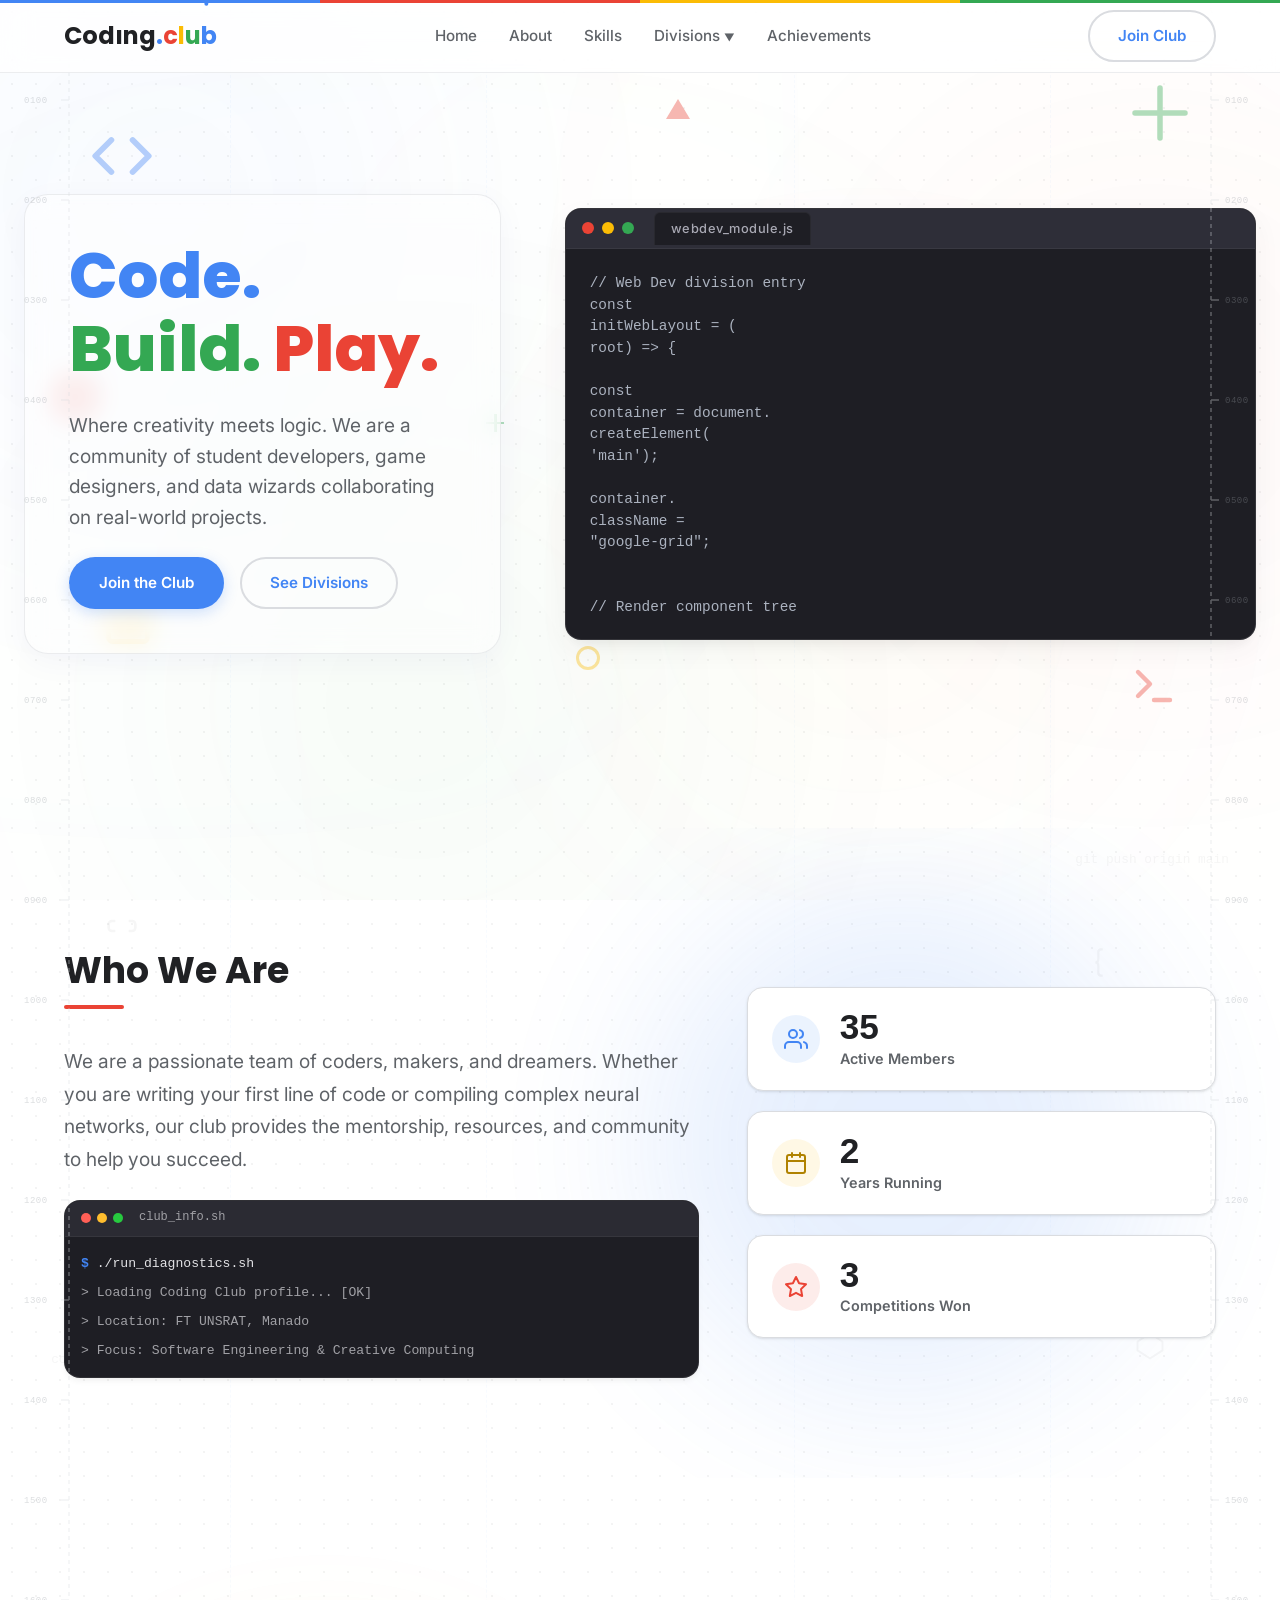
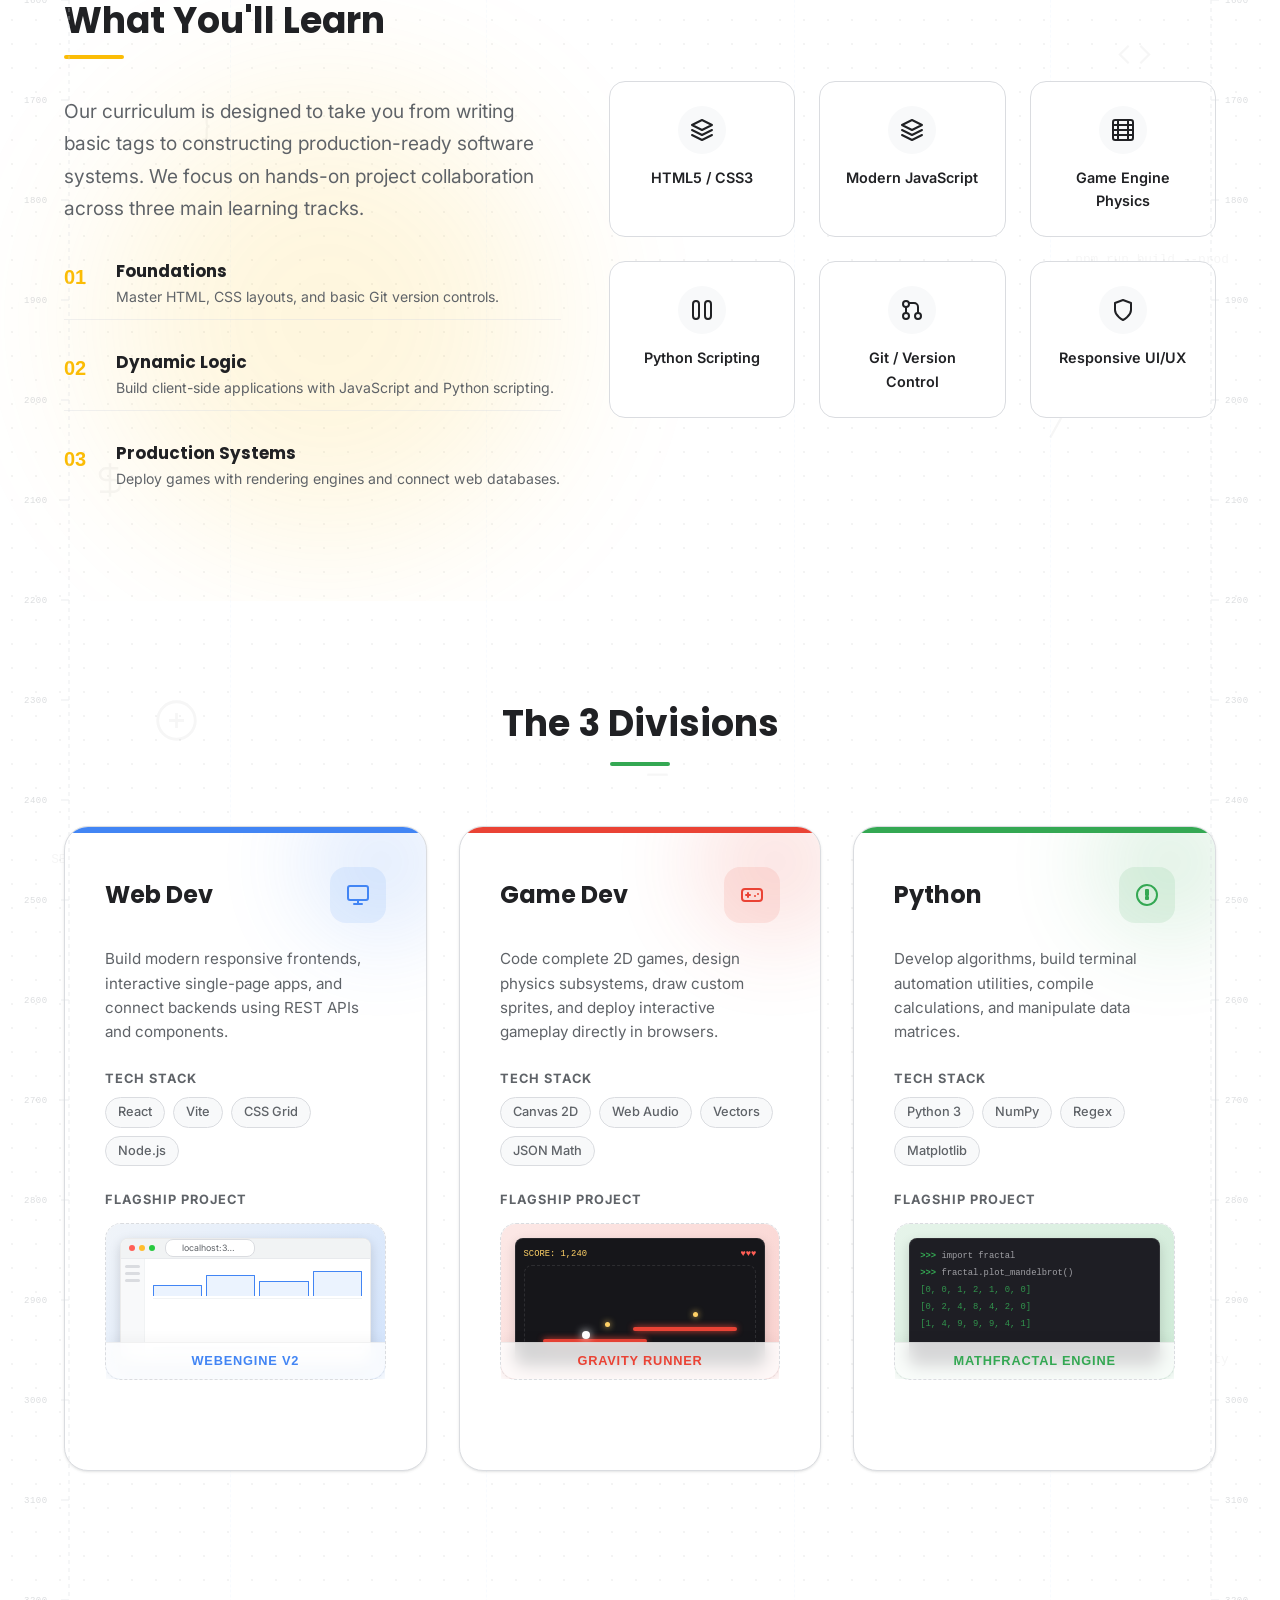
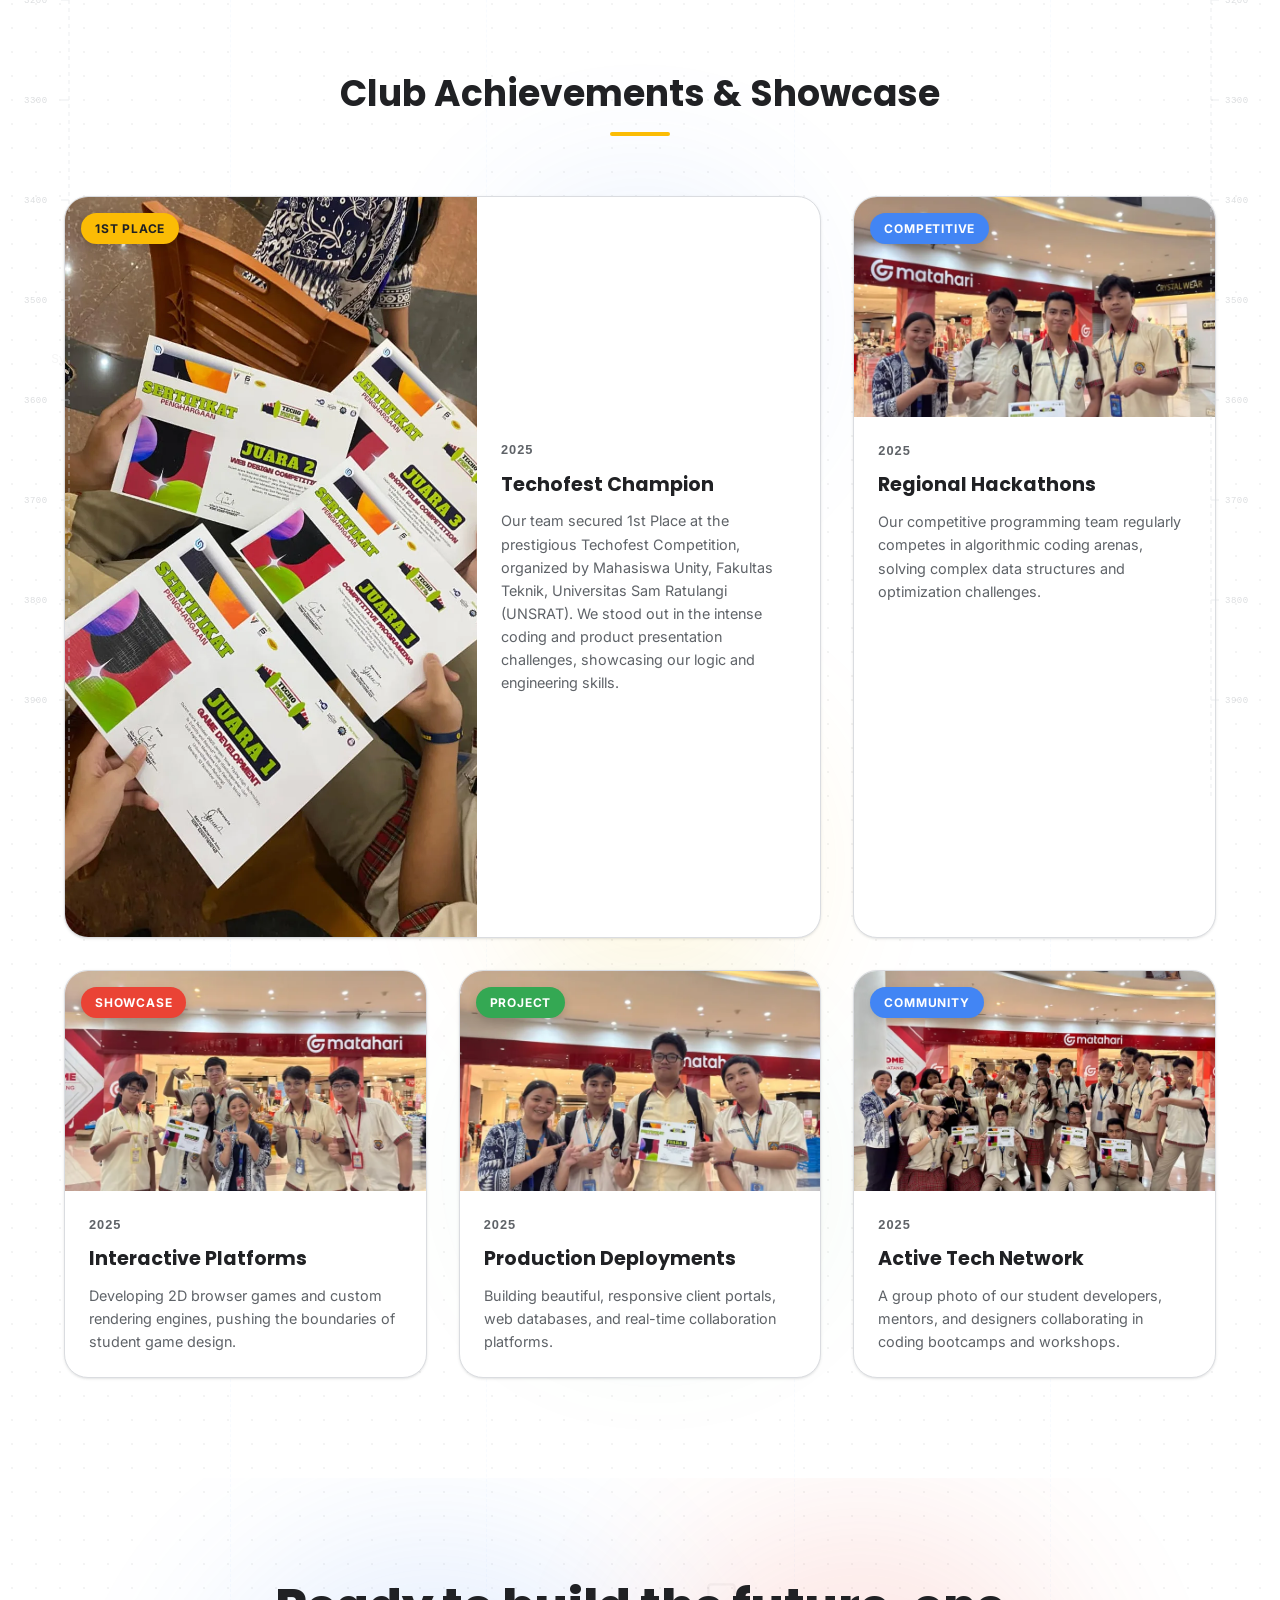
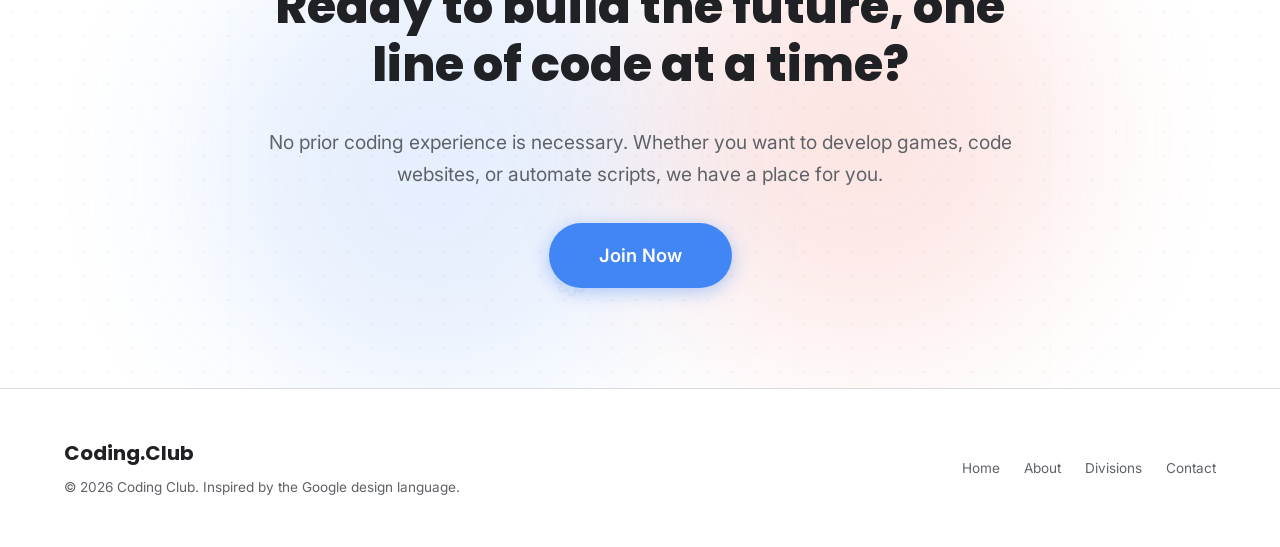
==== commit a4ec55c2: "Update index.html" ====
--- a/index.html
+++ b/index.html
@@ -719,7 +719,7 @@
           No prior coding experience is necessary. Whether you want to develop games, code websites, or automate scripts, we have a place for you.
         </p>
         <div class="reveal" style="transition-delay: 0.2s;">
-          <a href="#" class="btn btn-primary btn-large" id="btn-join-ripple">Join Now</a>
+          <a href="https://docs.google.com/forms/d/e/1FAIpQLSdWJF_dGjA3HIvGJ4Yi0hEr7RPRepXqrWrpB_H9oQLUdnPNRw/viewform" class="btn btn-primary btn-large" id="btn-join-ripple">Join Now</a>
         </div>
       </div>
     </div>
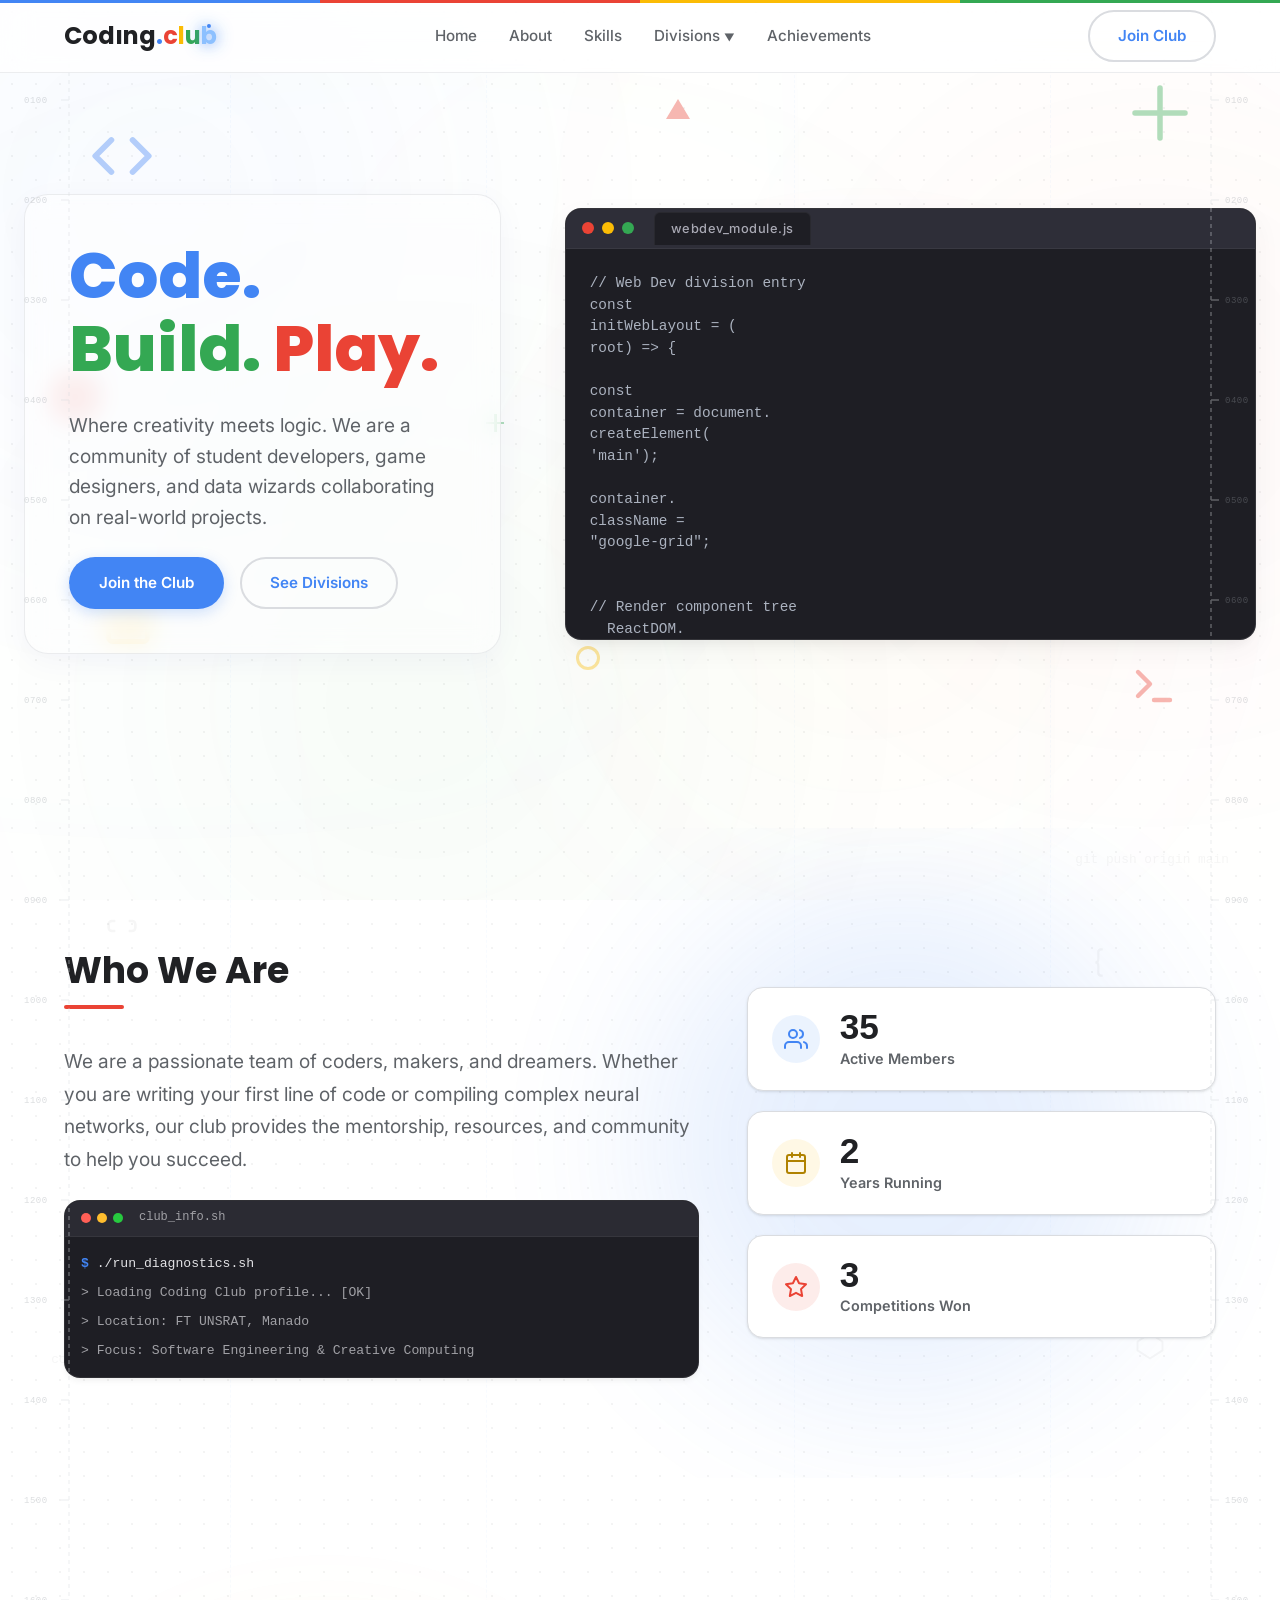
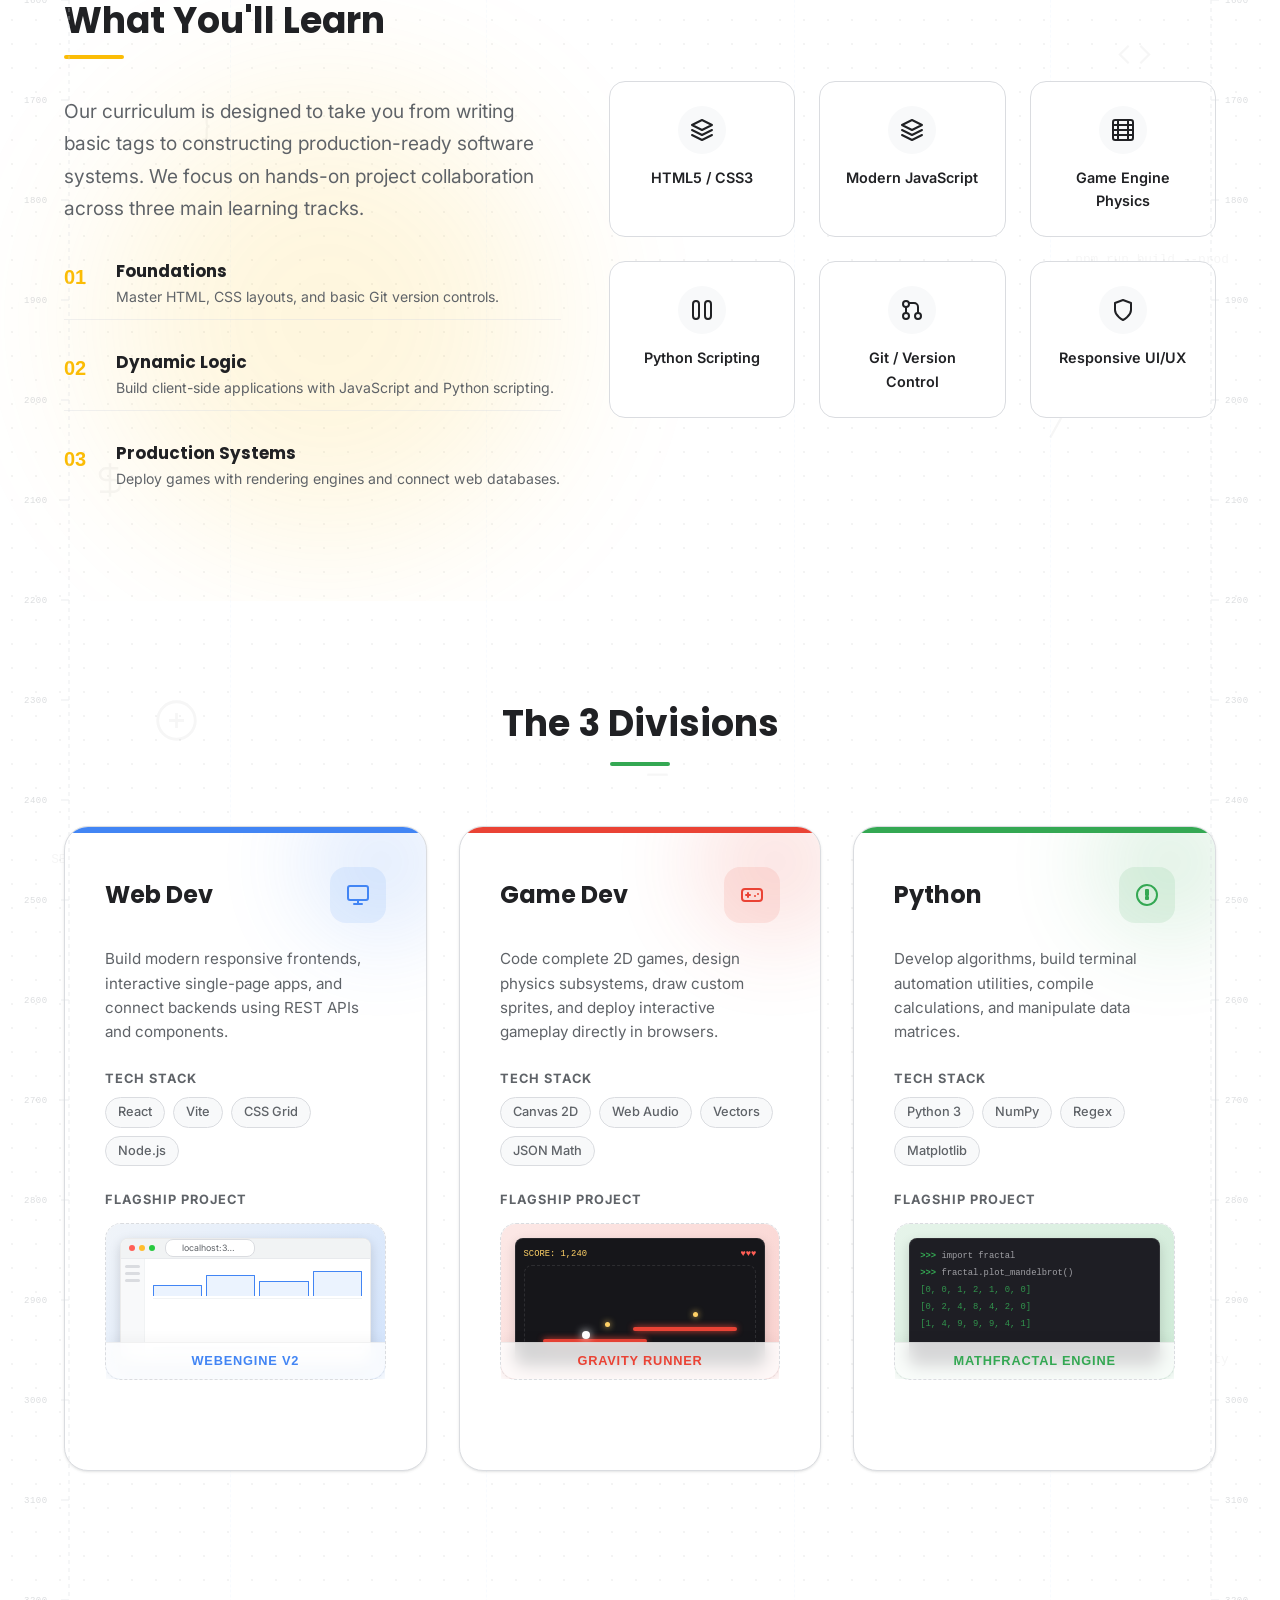
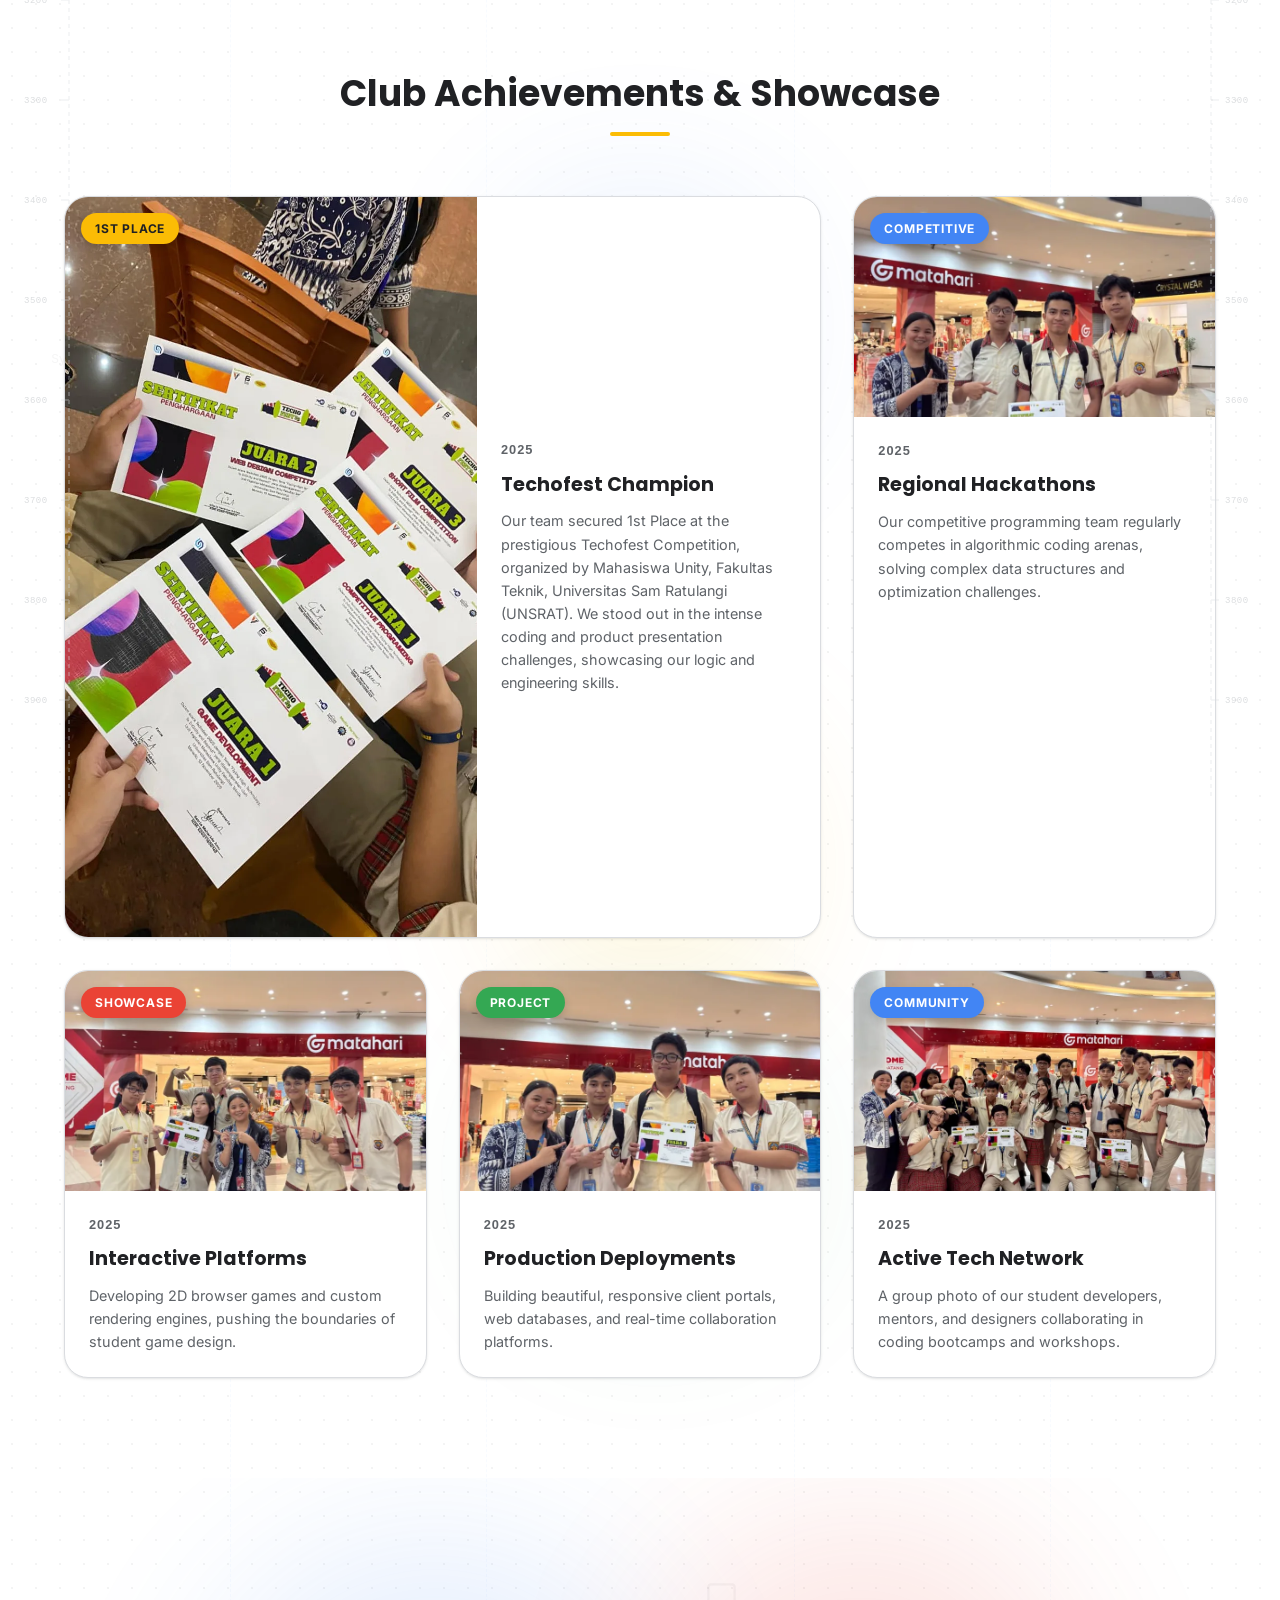
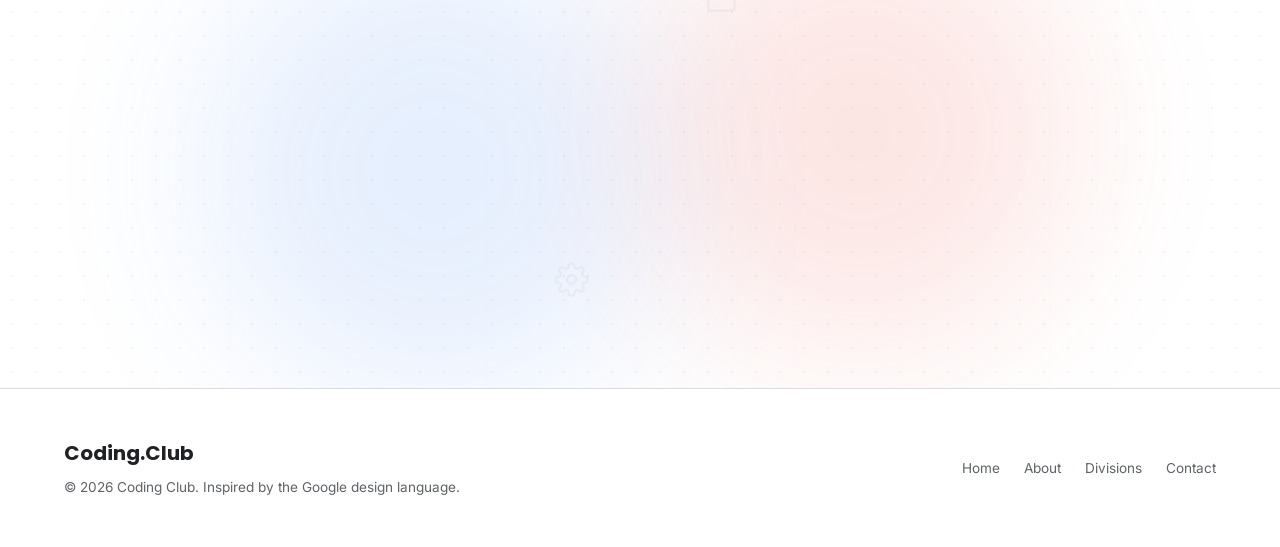
==== commit 031dbf3d: "Update index.html target link pendaftaran" ====
--- a/index.html
+++ b/index.html
@@ -719,7 +719,7 @@
           No prior coding experience is necessary. Whether you want to develop games, code websites, or automate scripts, we have a place for you.
         </p>
         <div class="reveal" style="transition-delay: 0.2s;">
-          <a href="https://docs.google.com/forms/d/e/1FAIpQLSdWJF_dGjA3HIvGJ4Yi0hEr7RPRepXqrWrpB_H9oQLUdnPNRw/viewform" class="btn btn-primary btn-large" id="btn-join-ripple">Join Now</a>
+          <a href="https://docs.google.com/forms/d/e/1FAIpQLSdWJF_dGjA3HIvGJ4Yi0hEr7RPRepXqrWrpB_H9oQLUdnPNRw/viewform" target="_blank" class="btn btn-primary btn-large" id="btn-join-ripple">Join Now</a>
         </div>
       </div>
     </div>
